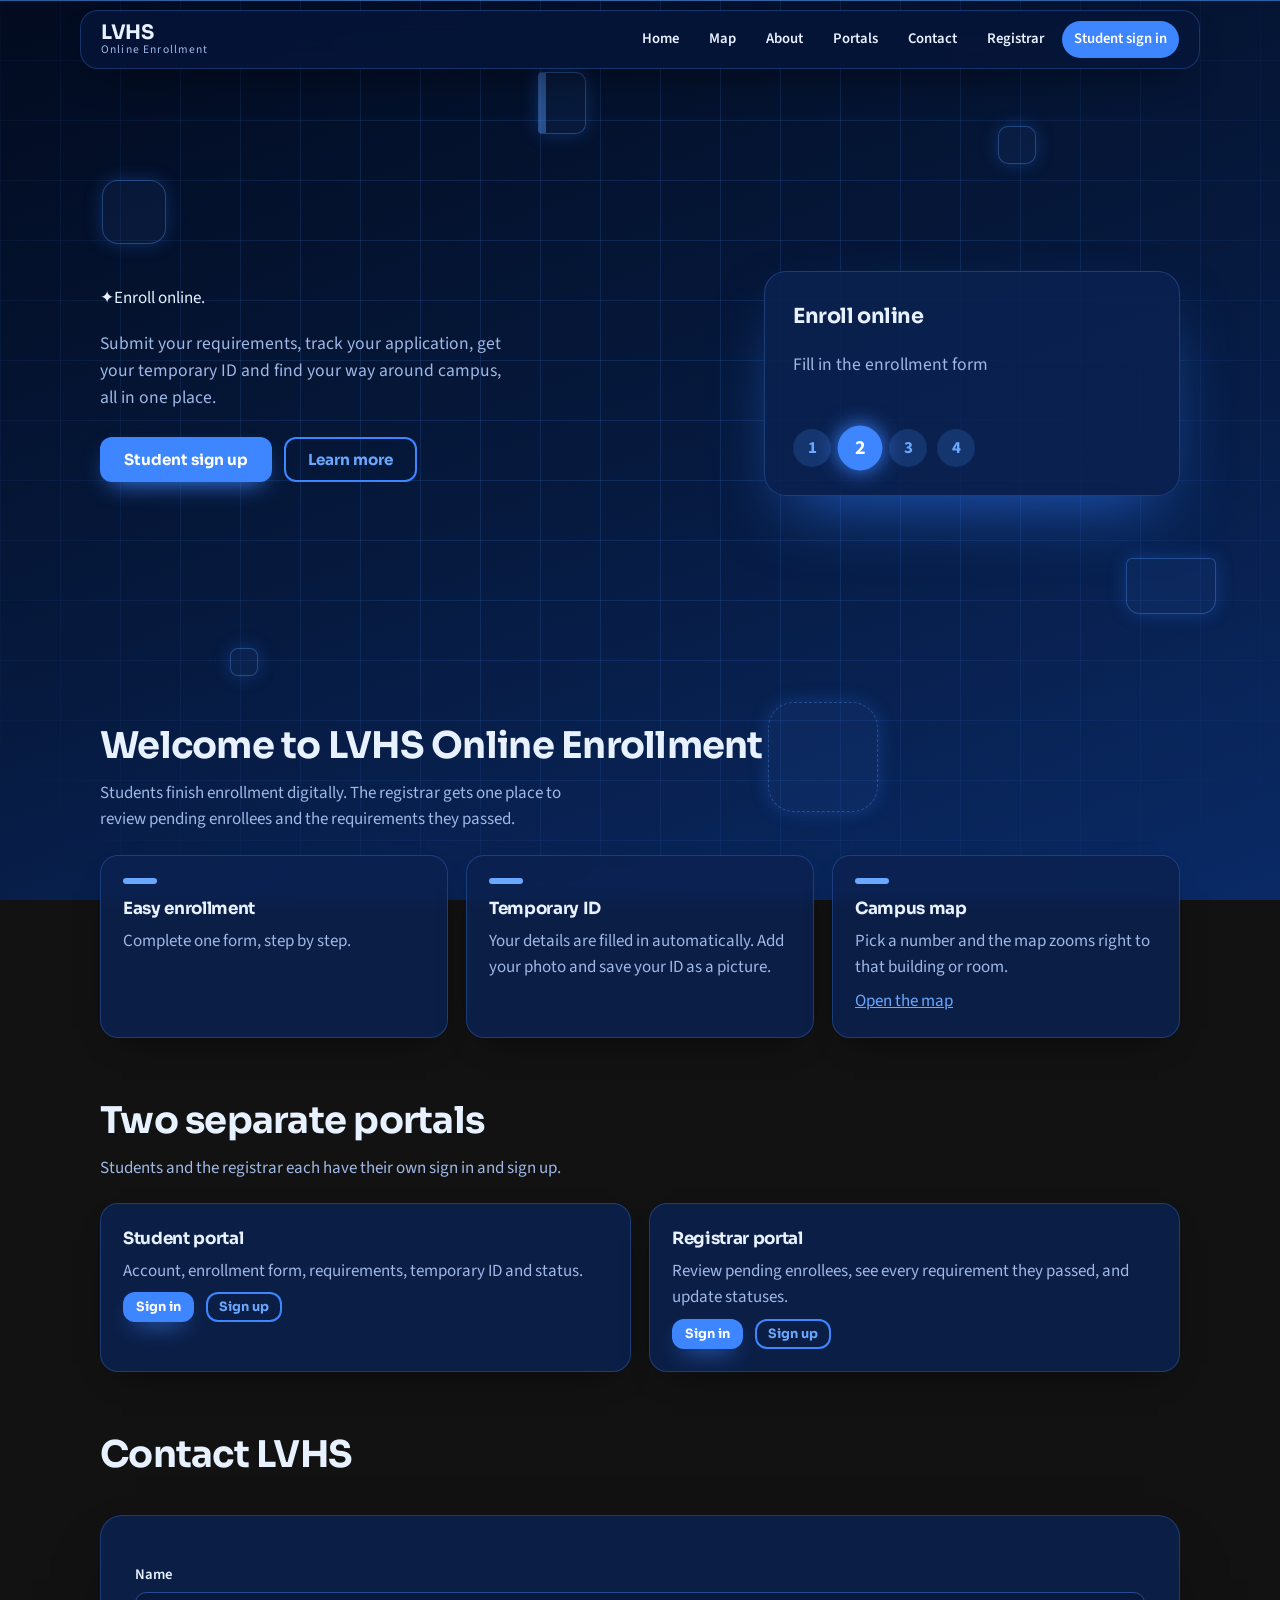
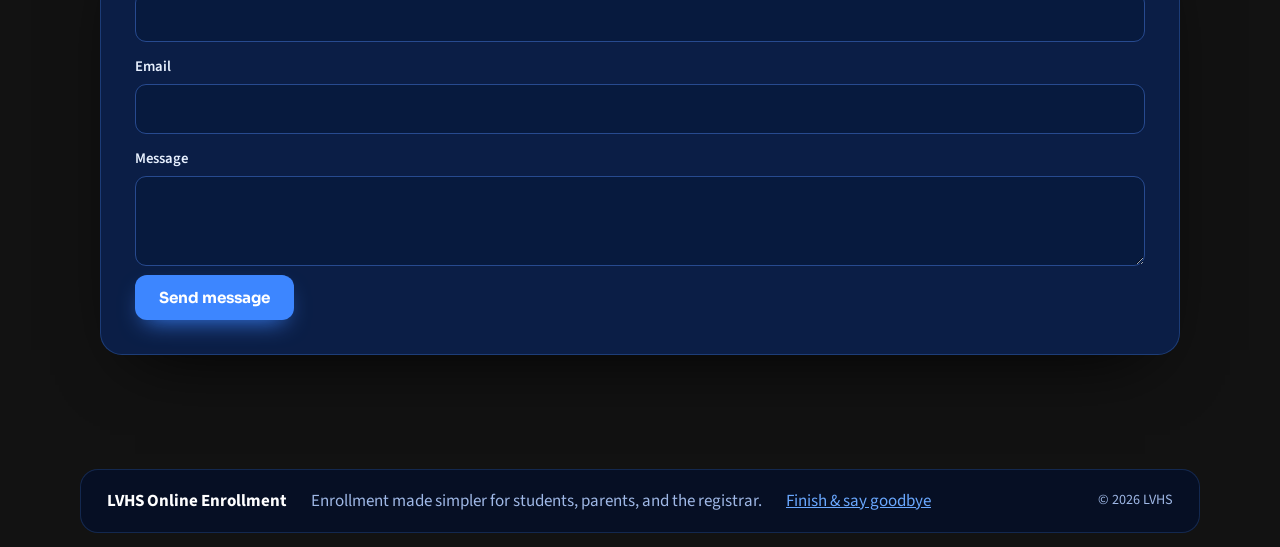
==== index.html @ 24352c69 "Add files via upload" ====
<!doctype html>
<html lang="en">
  <head>
    <meta charset="utf-8" />
    <meta name="viewport" content="width=device-width,initial-scale=1" />
    <title>LVHS Online Enrollment</title>
    <link rel="preconnect" href="https://fonts.googleapis.com" />
    <link
      href="https://fonts.googleapis.com/css2?family=Sora:wght@500;700;800&family=Source+Sans+3:wght@400;600&display=swap"
      rel="stylesheet"
    />
    <link rel="stylesheet" href="assets/style.css" />
    <link rel="stylesheet" href="assets/hero.css" />
  </head>
  <body>
    <div class="sky" aria-hidden="true">
      <i class="f f1"></i><i class="f f2"></i><i class="f f3"></i
      ><i class="f f4"></i><i class="f f5"></i><i class="f f6"></i>
    </div>
    <header class="nav">
      <a class="brand" href="index.html"
        ><b>LVHS</b><span>Online Enrollment</span></a
      >
      <nav>
        <a href="index.html">Home</a><a href="map.php">Map</a
        ><a href="#about">About</a><a href="#portals">Portals</a
        ><a href="#contact">Contact</a>
        <a href="registrar_login.php">Registrar</a
        ><a class="pill" href="login.php" data-auth>Student sign in</a>
      </nav>
    </header>
    <main>
      <div class="toast" id="sentToast" role="status" hidden></div>

      <div class="hero">
        <div>
          <h1 class="wlc" aria-label="Welcome to LVHS">
          
          </h1>
          <div class="wlc-type" aria-hidden="true">
            <span class="star">&#10022;</span><span id="wlcTyped"></span
            ><i class="wlc-caret"></i>
          </div>
          <p>
            Submit your requirements, track your application, get your temporary
            ID and find your way around campus, all in one place.
          </p>
          <div class="row">
            <a class="btn" href="register.php">Student sign up</a
            ><a class="btn ghost" href="#about">Learn more</a>
          </div>
        </div>
        <div class="tilt">
          <div class="hero-card">
            <h3>Enroll online</h3>
            <p class="card-note"></p>
            <div class="steps">
              <span>1</span><span>2</span><span>3</span><span>4</span>
            </div>
          </div>
        </div>
      </div>

      <section id="about">
        <h2>Welcome to LVHS Online Enrollment</h2>
        <p class="lead">
          Students finish enrollment digitally. The registrar gets one place to
          review pending enrollees and the requirements they passed.
        </p>
        <div class="grid">
          <div class="card">
            <i class="tag"></i>
            <h3>Easy enrollment</h3>
            <p>Complete one form, step by step.</p>
          </div>
          <div class="card">
            <i class="tag"></i>
            <h3>Temporary ID</h3>
            <p>
              Your details are filled in automatically. Add your photo and save
              your ID as a picture.
            </p>
          </div>
          <div class="card">
            <i class="tag"></i>
            <h3>Campus map</h3>
            <p>
              Pick a number and the map zooms right to that building or room.
            </p>
            <a href="map.php">Open the map</a>
          </div>
        </div>
      </section>

      <section id="portals">
        <h2>Two separate portals</h2>
        <p class="lead">
          Students and the registrar each have their own sign in and sign up.
        </p>
        <div class="grid">
          <div class="card">
            <h3>Student portal</h3>
            <p>
              Account, enrollment form, requirements, temporary ID and status.
            </p>
            <div class="row">
              <a class="btn small" href="login.php">Sign in</a
              ><a class="btn small ghost" href="register.php">Sign up</a>
            </div>
          </div>
          <div class="card">
            <h3>Registrar portal</h3>
            <p>
              Review pending enrollees, see every requirement they passed, and
              update statuses.
            </p>
            <div class="row">
              <a class="btn small" href="registrar_login.php">Sign in</a
              ><a class="btn small ghost" href="registrar_register.php"
                >Sign up</a
              >
            </div>
          </div>
        </div>
      </section>

      <section id="contact">
        <h2>Contact LVHS</h2>
        <br />
        <form class="panel" method="post" action="contact.php" data-busy>
          <label for="name">Name</label><input id="name" name="name" required />
          <label for="email">Email</label
          ><input id="email" name="email" type="email" required />
          <label for="message">Message</label
          ><textarea id="message" name="message" required></textarea><br />
          <button class="btn" type="submit">Send message</button>
        </form>
      </section>
    </main>
    <footer class="foot">
      <b>LVHS Online Enrollment</b
      ><span
        >Enrollment made simpler for students, parents, and the registrar.</span
      ><a href="ending.html">Finish &amp; say goodbye</a
      ><small>&copy; 2026 LVHS</small>
    </footer>
    <script src="assets/app.js"></script>
    <script>
      /* hero headline: mouse spotlight + typewriter */
      (function () {
        var h = document.querySelector(".wlc");
        var out = document.getElementById("wlcTyped");
        if (!h || !out) return;

        h.parentElement.addEventListener("pointermove", function (e) {
          var r = h.getBoundingClientRect();
          h.style.setProperty("--mx", e.clientX - r.left + "px");
          h.style.setProperty("--my", e.clientY - r.top + "px");
        });

        var words = [
          "Enroll online.",
          "Track your status.",
          "Get your temporary ID.",
          "Find any building.",
        ];
        if (window.matchMedia("(prefers-reduced-motion: reduce)").matches) {
          out.textContent = words[0];
          return;
        }
        var w = 0,
          c = 0,
          del = false;
        (function tick() {
          var word = words[w];
          out.textContent = word.slice(0, c);
          var wait = del ? 35 : 75;
          if (!del && c === word.length) {
            del = true;
            wait = 1500;
          } else if (del && c === 0) {
            del = false;
            w = (w + 1) % words.length;
            wait = 350;
          } else c += del ? -1 : 1;
          setTimeout(tick, wait);
        })();
      })();
    </script>
  </body>
</html>
---- assets/style.css ----
/* =====================================================================
   LVHS Online Enrollment: all-blue theme, everything floats
   ===================================================================== */
:root{
  --bg0:#020b1f;--bg1:#06193d;--bg2:#0a2a66;
  --ink:#e8f1ff;--mut:#9fb8e6;
  --blue:#3d86ff;--blue2:#6aa8ff;--sky:#15356f;--ice:#9fd2ff;--line:#2a58b0;
  --card:#0b2250d9;--field:#071a3e;
  color-scheme:dark;
}
*{box-sizing:border-box}html{scroll-behavior:smooth}
body{margin:0;font:17px/1.55 'Source Sans 3',system-ui,sans-serif;color:var(--ink);
  background:linear-gradient(160deg,var(--bg0) 0%,var(--bg1) 50%,var(--bg2) 100%) fixed;min-height:100vh;display:flex;flex-direction:column}
h1,h2,h3,.brand b{font-family:Sora,system-ui,sans-serif;letter-spacing:-.02em;margin:0}
a{color:var(--blue2)}
[hidden]{display:none!important}

/* ---------- floating: one gentle motion, staggered so nothing moves in sync ---------- */
@keyframes float{0%,100%{translate:0 0}50%{translate:0 -9px}}
@keyframes floatSm{0%,100%{translate:0 0}50%{translate:0 -4px}}
@keyframes rise{from{opacity:0;transform:translateY(26px)}}
@keyframes pop{from{opacity:0;transform:scale(.94) translateY(-10px)}}

/* ---------- background: blue grid, scan line, floating shapes (no bubbles) ---------- */
.sky{position:fixed;inset:0;overflow:hidden;z-index:-1;pointer-events:none}
.sky::before{content:"";position:absolute;inset:-60px;
  background-image:linear-gradient(#4d8dff26 1px,transparent 1px),linear-gradient(90deg,#4d8dff26 1px,transparent 1px);background-size:60px 60px;
  animation:grid 10s linear infinite;-webkit-mask-image:radial-gradient(ellipse at 50% 40%,#000 35%,transparent 85%);mask-image:radial-gradient(ellipse at 50% 40%,#000 35%,transparent 85%)}
.sky::after{content:"";position:absolute;left:0;right:0;top:-160px;height:160px;
  background:linear-gradient(transparent,#2f7bff2e 70%,#4da3ff66);border-bottom:1px solid #4da3ff88;animation:scan 8s linear infinite}
@keyframes grid{to{transform:translate(60px,60px)}}
@keyframes scan{to{top:100%}}
.f{position:absolute;display:block;background:#4d8dff12;border:1.5px solid #5b9bff55;box-shadow:0 0 18px #2f7bff44;animation:spinFloat 14s ease-in-out infinite}
@keyframes spinFloat{0%,100%{transform:translateY(0) rotate(0)}50%{transform:translateY(-46px) rotate(14deg)}}
.f1{width:64px;height:64px;border-radius:16px;left:8%;top:20%}
.f2{width:38px;height:38px;border-radius:10px;left:78%;top:14%;animation-delay:-3s}
.f3{width:90px;height:56px;border-radius:6px 6px 14px 14px;left:88%;top:62%;animation-delay:-6s;animation-duration:18s}
.f4{width:28px;height:28px;border-radius:8px;left:18%;top:72%;animation-delay:-2s}
.f5{width:110px;height:110px;border-radius:26px;left:60%;top:78%;animation-delay:-8s;animation-duration:20s;border-style:dashed}
.f6{width:48px;height:62px;border-radius:4px 10px 10px 4px;border-left:8px solid #5b9bff66;left:42%;top:8%;animation-delay:-5s}

/* ---------- navigation (a floating bar) ---------- */
.nav{position:sticky;top:10px;z-index:10;display:flex;align-items:center;justify-content:space-between;gap:10px;flex-wrap:wrap;
  width:min(1120px,94vw);margin:10px auto 0;padding:10px 20px;border-radius:18px;background:#06163acc;backdrop-filter:blur(12px);
  border:1px solid #4d8dff44;box-shadow:0 18px 40px -22px #000;animation:floatSm 7s ease-in-out infinite}
.brand{text-decoration:none;color:var(--ink);display:flex;flex-direction:column;line-height:1.1}.brand b{font-size:1.25rem}.brand span{font-size:.72rem;color:var(--mut);letter-spacing:.1em}
nav{display:flex;gap:6px;align-items:center;flex-wrap:wrap}
nav a{text-decoration:none;color:var(--ink);padding:7px 12px;border-radius:99px;font-weight:600;font-size:.92rem;transition:background .2s}
nav a:hover{background:var(--sky)}nav a.pill{background:var(--blue);color:#fff}nav a.pill:hover{background:var(--blue2)}
nav a[hidden]{display:none}

/* ---------- account menu (avatar dropdown + logout confirmation) ---------- */
.ax{position:relative;display:inline-block;margin-left:6px;padding-left:12px;border-left:1px solid var(--line)}
.ax-btn{display:flex;align-items:center;gap:.65rem;padding:4px 12px 4px 4px;border-radius:99px;cursor:pointer;font:inherit;color:var(--ink);
  background:var(--card);border:1px solid #4d8dff55;transition:transform .25s,box-shadow .25s,border-color .25s}
.ax-btn:hover{transform:translateY(-2px);border-color:var(--blue2);box-shadow:0 12px 26px -10px var(--blue)}

.ax-ring{display:grid;padding:2.5px;border-radius:50%;
  background:conic-gradient(var(--blue),var(--ice),#fff,var(--blue2),var(--blue));animation:axspin 4s linear infinite}
.ax-ring .ax-av{animation:axspin 4s linear infinite reverse}
@keyframes axspin{to{transform:rotate(360deg)}}
.ax-av{display:grid;place-items:center;width:34px;height:34px;border-radius:50%;background:var(--bg1);color:#fff;font:800 .95rem Sora,sans-serif}
.ax-av.big{width:48px;height:48px;font-size:1.25rem;background:radial-gradient(circle at 30% 25%,#8fc0ff,var(--blue) 60%,#1747c8);box-shadow:0 0 22px #3d86ffaa}
.ax-who{display:flex;flex-direction:column;text-align:left;line-height:1.1}
.ax-who b{font:700 .85rem Sora,sans-serif;max-width:140px;overflow:hidden;text-overflow:ellipsis;white-space:nowrap}
.ax-who small{font-size:.7rem;color:var(--mut)}
.ax-caret{color:var(--blue2);transition:transform .3s}
.ax.open .ax-caret{transform:rotate(180deg)}

.ax-menu{position:absolute;right:0;top:calc(100% + 16px);width:300px;padding:8px;border-radius:20px;
  background:#06163af5;border:1px solid #4d8dff66;box-shadow:0 30px 60px -20px #000,0 0 40px -12px var(--blue);
  opacity:0;visibility:hidden;transform:translateY(-10px) scale(.94);transform-origin:top right;
  transition:opacity .25s,transform .35s cubic-bezier(.2,.9,.3,1.3),visibility .25s;z-index:20}
.ax.open .ax-menu{opacity:1;visibility:visible;transform:none}
.ax-menu::before{content:"";position:absolute;top:-7px;right:30px;width:12px;height:12px;rotate:45deg;background:#06163af5;
  border-left:1px solid #4d8dff66;border-top:1px solid #4d8dff66}

.ax-card{display:flex;gap:12px;align-items:center;padding:12px;margin-bottom:6px;border-radius:14px;
  background:linear-gradient(135deg,#0f4bc2aa,#3d86ff33);border:1px solid #4d8dff55}
.ax-card div{display:flex;flex-direction:column;min-width:0}
.ax-card b{font:700 .95rem Sora,sans-serif}
.ax-card small{color:var(--ice);font-size:.75rem;overflow:hidden;text-overflow:ellipsis;white-space:nowrap}
.ax-badge{align-self:flex-start;margin-top:6px;padding:1px 10px;border-radius:99px;font-style:normal;font-size:.65rem;
  letter-spacing:.1em;text-transform:uppercase;background:var(--blue);color:#fff}

.ax-item{display:flex;align-items:center;gap:12px;padding:9px 10px;border-radius:14px;color:var(--ink);
  opacity:0;transform:translateX(14px);transition:background .2s,translate .2s}
.ax.open .ax-item{animation:axin .4s calc(var(--i)*70ms + 60ms) forwards}
@keyframes axin{to{opacity:1;transform:none}}
nav a.ax-item:hover,.ax-item:focus-visible{background:#15356fcc;translate:4px 0;outline:none}
.ax-item i{display:grid;place-items:center;width:36px;height:36px;border-radius:11px;font-style:normal;background:var(--sky);transition:transform .3s,background .3s}
.ax-item:hover i{transform:rotate(-8deg) scale(1.12);background:var(--blue)}
.ax-item span{display:flex;flex-direction:column;flex:1;line-height:1.2;font-weight:600}
.ax-item small{font-weight:400;font-size:.72rem;color:var(--mut)}
.ax-item kbd{font:600 .7rem Sora,sans-serif;padding:2px 7px;border-radius:6px;background:var(--sky);color:var(--ice)}
.ax-sep{height:1px;margin:6px 8px;background:#1b3b7c}
nav a.ax-item.danger:hover{background:#071433;box-shadow:inset 0 0 0 1px #6aa8ff;outline:1px dashed #6aa8ff;outline-offset:-4px}
.ax-item.danger:hover i{animation:axwig .45s}
@keyframes axwig{25%{rotate:-18deg}75%{rotate:18deg}}

.ax-modal{position:fixed;inset:0;z-index:1000;display:grid;place-items:center;background:#020b1f99;backdrop-filter:blur(8px);animation:axfade .25s}
@keyframes axfade{from{opacity:0}}
.ax-dialog{width:min(380px,90vw);padding:32px 28px;text-align:center;border-radius:24px;background:linear-gradient(160deg,var(--bg1),var(--bg2));
  border:1px solid #4d8dff77;box-shadow:0 40px 80px -20px #000,0 0 60px -15px var(--blue);animation:axpop .45s cubic-bezier(.2,.9,.3,1.4)}
@keyframes axpop{from{opacity:0;transform:scale(.8) translateY(24px)}}
.ax-dialog h3{font-size:1.3rem;font-weight:800;margin:6px 0}
.ax-dialog p{margin:0;color:var(--mut)}
.ax-wave{display:inline-block;font-size:3rem;transform-origin:70% 70%;animation:axwave 1.4s ease-in-out infinite}
@keyframes axwave{0%,60%,100%{rotate:0deg}10%,30%{rotate:16deg}20%,40%{rotate:-8deg}50%{rotate:12deg}}
.ax-actions{display:flex;gap:10px;margin-top:24px}
.ax-actions>*{flex:1;padding:12px;border-radius:12px;border:0;cursor:pointer;text-decoration:none;font:700 .9rem Sora,sans-serif;transition:transform .2s,box-shadow .2s}
.ax-actions>*:hover{transform:translateY(-2px)}
#axStay{background:transparent;color:var(--blue2);box-shadow:inset 0 0 0 2px var(--blue)}
.ax-go,.ax-go:hover{background:var(--blue);color:#fff;box-shadow:0 10px 24px -10px var(--blue)}

main{flex:1;width:min(1080px,92vw);margin:0 auto;padding:36px 0 60px}

/* ---------- hero ---------- */
.hero{display:grid;grid-template-columns:1.2fr .8fr;gap:40px;align-items:center;min-height:62vh;padding:28px 0}
.hero h1{font-size:clamp(2.4rem,6vw,4.4rem);line-height:1.02;font-weight:800}
.hero h1 em,.ending h1 em{font-style:normal;background:linear-gradient(transparent 80%,var(--blue) 80%);text-shadow:0 0 26px #3d86ff77}
.hero p{max-width:46ch;color:var(--mut);font-size:1.1rem;margin:18px 0 26px}
.hero>div:first-child>*{animation:rise .8s both}.hero p{animation-delay:.15s}.hero .row{animation-delay:.3s}
.row{display:flex;gap:12px;flex-wrap:wrap}.row.center{justify-content:center}
.tilt{perspective:900px}
.hero-card{background:var(--card);border-radius:22px;padding:28px;box-shadow:0 30px 70px -25px #2f7bffaa;border:1px solid #4d8dff44;transition:transform .15s;animation:float 6s ease-in-out infinite}
.hero-card h3{font-size:1.3rem}.card-note{color:var(--mut);min-height:3em;margin:8px 0 18px}
.steps{display:flex;gap:10px}.steps span{width:38px;height:38px;border-radius:50%;display:grid;place-items:center;font-weight:700;background:var(--sky);color:var(--blue2);transition:.3s}
.steps span.on{background:var(--blue);color:#fff;transform:scale(1.18);box-shadow:0 0 18px var(--blue)}

/* ---------- buttons ---------- */
.btn{display:inline-block;border:0;cursor:pointer;font:700 .95rem Sora,sans-serif;padding:13px 24px;border-radius:12px;background:var(--blue);color:#fff;text-decoration:none;position:relative;overflow:hidden;
  transition:transform .2s,box-shadow .2s;box-shadow:0 10px 24px -10px var(--blue);animation:floatSm 5s ease-in-out infinite}
.btn:hover{transform:translateY(-3px);box-shadow:0 16px 28px -10px var(--blue)}
.btn::after{content:"";position:absolute;inset:0;background:linear-gradient(110deg,transparent 30%,#ffffff55 50%,transparent 70%);transform:translateX(-120%)}.btn:hover::after{transition:transform .7s;transform:translateX(120%)}
.btn.ghost{background:transparent;color:var(--blue2);box-shadow:inset 0 0 0 2px var(--blue)}
.btn.small{padding:7px 13px;font-size:.8rem}.btn.busy{opacity:.6;pointer-events:none}
.row>.btn:nth-child(2){animation-delay:-1.6s}.row>.btn:nth-child(3){animation-delay:-3.2s}

/* ---------- sections & cards ---------- */
section{margin:54px 0}section>h2{font-size:clamp(1.6rem,3.4vw,2.3rem);margin-bottom:6px}.lead{color:var(--mut);max-width:60ch;margin:0 0 22px}
.grid{display:grid;grid-template-columns:repeat(auto-fit,minmax(240px,1fr));gap:18px}
.card{background:var(--card);backdrop-filter:blur(6px);border:1px solid #4d8dff44;border-radius:18px;padding:22px;box-shadow:0 14px 34px -22px #000;
  transition:transform .25s,box-shadow .25s;animation:float 7s ease-in-out infinite}
.card:hover{transform:translateY(-6px);box-shadow:0 22px 44px -22px #3d86ffcc}.card h3{font-size:1.05rem;margin-bottom:6px}.card p{margin:0 0 8px;color:var(--mut)}
.card .tag{display:block;width:34px;height:6px;border-radius:9px;background:var(--blue2);margin-bottom:12px}
.grid>*:nth-child(3n+2){animation-delay:-2.3s}.grid>*:nth-child(3n+3){animation-delay:-4.6s}

.panel{background:var(--card);backdrop-filter:blur(8px);border:1px solid #4d8dff44;border-radius:22px;padding:34px;box-shadow:0 30px 70px -35px #000;
  animation:rise .6s both,float 9s ease-in-out .6s infinite}
.panel.narrow{max-width:460px;margin:20px auto}.panel h1{font-size:2rem;margin-bottom:18px}
.panel h2.sec{font-size:1.2rem;margin:34px 0 8px;padding-bottom:8px;border-bottom:2px solid #1b3b7c}.panel h1+h2.sec,.panel h2.sec.first{margin-top:0}
.panel .swap{font-size:.9rem;color:var(--mut)}
.panel+.panel{animation-delay:.6s,-3s}

/* ---------- forms ---------- */
label{display:block;font-weight:600;font-size:.92rem;margin:14px 0 5px}
input,select,textarea{width:100%;font:inherit;padding:11px 13px;border:1.5px solid #274a8f;border-radius:11px;background:var(--field);color:var(--ink);transition:border .2s,box-shadow .2s}
input::placeholder{color:#6f87b5}option{background:#0a1a3a;color:var(--ink)}
input:focus,select:focus,textarea:focus{outline:0;border-color:var(--blue2);box-shadow:0 0 0 4px #3d86ff44}
textarea{min-height:90px;resize:vertical}.cols{display:grid;grid-template-columns:1fr 1fr;gap:0 20px}
.check{display:flex;gap:10px;align-items:center;margin:18px 0}.check input{width:20px;height:20px}.check label{margin:0}
input[type=file]{padding:9px}

.toast{padding:12px 18px;border-radius:12px;margin-bottom:18px;font-weight:600;animation:pop .5s both;background:#12408f;color:#dcebff;border:1px solid #4d8dff88}
.toast.err{background:#071433;color:#b8cdff;border:1px dashed #6aa8ff}

/* ---------- status chips (all blue, told apart by tone + text) ---------- */
.status{display:inline-block;padding:3px 12px;border-radius:99px;font-weight:700;font-size:.85rem;background:#16305e;color:var(--mut)}
.status.Pending{background:#1b3f86;color:#cfe3ff}
.status.Approved{background:#2f8bff;color:#fff;box-shadow:0 0 14px #2f8bff88}
.status.Rejected{background:#071433;color:#9fbcff;border:1px dashed #6aa8ff}

table{width:100%;border-collapse:collapse;font-size:.93rem}th,td{padding:10px 8px;text-align:left;border-bottom:1px solid #1b3b7c}th{color:var(--mut);font-weight:600}
dl.sum{display:grid;grid-template-columns:200px 1fr;gap:8px 18px;margin:0 0 6px}dl.sum dt{color:var(--mut)}dl.sum dd{margin:0;font-weight:600}

.foot{display:flex;flex-wrap:wrap;gap:6px 24px;align-items:center;width:min(1120px,94vw);margin:0 auto 14px;padding:18px 26px;border-radius:18px;
  background:#04102acc;border:1px solid #4d8dff33;color:var(--mut);animation:floatSm 8s ease-in-out infinite}
.foot b{color:#fff}.foot small{margin-left:auto}

/* ---------- ending page ---------- */
.ending{text-align:center;padding:30px 0 10px}
.ending h1{font-size:clamp(2rem,5vw,3.6rem);line-height:1.08;font-weight:800;margin:0 auto 14px;max-width:18ch}
.ending .lead{margin:0 auto 34px}
.seal{width:96px;height:96px;margin:0 auto 24px;border-radius:50%;display:grid;place-items:center;font-size:2.8rem;font-weight:800;color:#fff;
  background:radial-gradient(circle at 30% 25%,#8fc0ff,var(--blue) 60%,#1747c8);box-shadow:0 0 0 10px #3d86ff22,0 0 50px #3d86ffaa;animation:float 5s ease-in-out infinite}
.ending-steps{margin:0 0 34px;text-align:left}
.sign{margin-top:34px;color:var(--ice);font-family:Sora,sans-serif;font-weight:700}

/* ---------- campus map ---------- */
.map-layout{display:grid;grid-template-columns:minmax(0,1fr) 320px;gap:22px;align-items:start}
.map-view{position:relative;overflow:hidden;border-radius:16px;background:#fff;aspect-ratio:937/562;touch-action:none;cursor:grab;border:2px solid #4d8dff55;user-select:none}
.map-view.dragging{cursor:grabbing}
.map-stage{position:absolute;inset:0;transform-origin:0 0;transition:transform .9s cubic-bezier(.22,.8,.2,1);will-change:transform}
.map-view.dragging .map-stage{transition:none}
.map-stage img{display:block;width:100%;height:100%;pointer-events:none;-webkit-user-drag:none}
.hs{position:absolute;width:4.4%;aspect-ratio:1;transform:translate(-50%,-50%);border-radius:50%;border:2px solid transparent;background:transparent;padding:0;cursor:pointer;transition:background .2s,border-color .2s}
.hs:hover{background:#3d86ff44;border-color:#3d86ff}
.hs.on{background:#3d86ff55;border-color:#0a50d6;animation:ping 1.6s ease-out infinite}
@keyframes ping{0%{box-shadow:0 0 0 0 #0a50d6aa}100%{box-shadow:0 0 0 1.6vw #0a50d600}}
.map-tools{position:absolute;right:10px;top:10px;display:flex;flex-direction:column;gap:6px;z-index:3}
.map-tools button{width:38px;height:38px;border-radius:10px;border:0;background:#06163acc;color:#fff;font:700 1.2rem Sora,sans-serif;cursor:pointer;box-shadow:0 8px 18px -8px #000}
.map-tools button:hover{background:var(--blue)}
.map-info{position:absolute;left:10px;bottom:10px;z-index:3;max-width:70%;padding:9px 14px;border-radius:12px;background:#06163af0;color:#fff;font-weight:600;box-shadow:0 10px 24px -10px #000}
.map-info b{display:inline-grid;place-items:center;min-width:28px;height:28px;padding:0 6px;border-radius:99px;background:var(--blue);margin-right:8px;font-family:Sora,sans-serif}
.map-side{display:flex;flex-direction:column;gap:12px}
.goto{display:flex;gap:8px;align-items:end}.goto>div{flex:1}.goto label{margin-top:0}
.legend{display:grid;gap:4px;max-height:430px;overflow:auto;padding-right:4px}
.legend button{display:flex;gap:10px;align-items:center;text-align:left;width:100%;padding:7px 10px;border-radius:10px;border:1px solid transparent;background:transparent;color:var(--ink);font:600 .9rem 'Source Sans 3',sans-serif;cursor:pointer}
.legend button b{flex:none;display:grid;place-items:center;min-width:28px;height:26px;border-radius:99px;background:var(--sky);color:var(--ice);font-family:Sora,sans-serif;font-size:.78rem}
.legend button:hover{background:#15356f88}.legend button.on{background:var(--blue);border-color:#9fd2ff}.legend button.on b{background:#fff;color:#0a50d6}

/* ---------- temporary ID ---------- */
.id-preview{display:flex;gap:30px;flex-wrap:wrap;justify-content:center;margin:26px 0 8px}
.id-slot{animation:float 7s ease-in-out infinite}.id-slot:nth-child(2){animation-delay:-3.5s}
.id-card{width:300px;height:480px;position:relative;overflow:hidden;border-radius:20px;color:#fff;font-family:'Source Sans 3',sans-serif;
  background:linear-gradient(165deg,#0a2a66 0%,#0f4bc2 55%,#3d86ff 100%);box-shadow:0 26px 50px -22px #000,0 0 0 1px #9fd2ff55}
.id-card::before{content:"";position:absolute;inset:0;background-image:linear-gradient(#ffffff14 1px,transparent 1px),linear-gradient(90deg,#ffffff14 1px,transparent 1px);background-size:24px 24px}
.id-card::after{content:"";position:absolute;width:300px;height:300px;border-radius:50%;right:-150px;bottom:-130px;background:#ffffff14}
.id-head{position:relative;z-index:1;display:flex;align-items:center;gap:10px;padding:16px 18px;background:#04122d99}
.id-logo{flex:none;width:44px;height:44px;border-radius:50%;display:grid;place-items:center;font:800 .78rem Sora,sans-serif;background:#fff;color:#0a50d6}
.id-head b{display:block;font:800 .8rem/1.15 Sora,sans-serif;letter-spacing:.04em}.id-head small{display:block;font-size:.66rem;color:#cfe3ff;letter-spacing:.14em}
.id-banner{position:relative;z-index:1;text-align:center;padding:7px;background:#9fd2ff;color:#04122d;font:800 .72rem Sora,sans-serif;letter-spacing:.2em}
.photo-upload-area{position:absolute;z-index:2;left:50%;top:116px;transform:translateX(-50%);width:150px;height:150px;border-radius:14px;background:#dbe9ff;border:4px solid #fff;
  overflow:hidden;cursor:pointer;display:grid;place-items:center;color:#0a50d6;font:700 .75rem Sora,sans-serif;text-align:center;box-shadow:0 14px 26px -14px #000}
.photo-upload-area img{position:absolute;inset:0;width:100%;height:100%;object-fit:cover}
.photo-upload-area img:not([src]),.photo-upload-area img[src=""]{display:none}
.id-fields{position:absolute;z-index:1;left:22px;right:22px;top:288px;display:grid;gap:12px;text-align:center}
.id-fields .nm{font:800 1.2rem/1.15 Sora,sans-serif;text-transform:uppercase;min-height:1.4em;overflow-wrap:anywhere}
.id-lbl{display:block;font:700 .62rem Sora,sans-serif;letter-spacing:.22em;color:#cfe3ff;margin-bottom:2px}
.id-val{font:700 1.05rem 'Source Sans 3',sans-serif;min-height:1.3em;overflow-wrap:anywhere}
.id-two{display:grid;grid-template-columns:1fr 1fr;gap:10px}
.id-foot{position:absolute;z-index:1;left:0;right:0;bottom:0;padding:10px;text-align:center;background:#04122d99;font-size:.68rem;letter-spacing:.14em;color:#cfe3ff}
.id-back{padding:0}
.id-back .id-fields{top:128px;text-align:left;gap:16px}
.id-back .id-val{font-size:1rem;padding-bottom:3px;border-bottom:1px solid #ffffff55}
.id-note{position:absolute;z-index:1;left:22px;right:22px;bottom:62px;font-size:.74rem;line-height:1.4;color:#dcebff;text-align:center}
.id-sign{position:absolute;z-index:1;left:50px;right:50px;bottom:112px;border-top:1px solid #fff;text-align:center;font-size:.62rem;letter-spacing:.2em;padding-top:4px;color:#cfe3ff}
.form-grid{display:grid;grid-template-columns:1fr 1fr;gap:0 20px}
.form-note{color:var(--mut);font-size:.88rem;margin:4px 0 0}
.button-container{display:flex;gap:12px;flex-wrap:wrap;margin-top:22px}

/* ---------- registrar ---------- */
.stats{display:grid;grid-template-columns:repeat(auto-fit,minmax(150px,1fr));gap:14px;margin:0 0 20px}
.stat{display:block;text-decoration:none;color:var(--ink);padding:16px 18px;border-radius:16px;background:var(--card);border:1px solid #4d8dff44;animation:float 7s ease-in-out infinite}
.stat:nth-child(2){animation-delay:-1.7s}.stat:nth-child(3){animation-delay:-3.4s}.stat:nth-child(4){animation-delay:-5s}
.stat b{display:block;font:800 1.9rem Sora,sans-serif}.stat span{color:var(--mut);font-size:.85rem;font-weight:600}
.stat.on{background:var(--blue);border-color:#9fd2ff}.stat.on span{color:#e6f0ff}
.enrollee{background:var(--card);border:1px solid #4d8dff44;border-radius:18px;margin:0 0 14px;animation:float 8s ease-in-out infinite;box-shadow:0 18px 40px -26px #000}
.enrollee:nth-of-type(2n){animation-delay:-2.7s}.enrollee:nth-of-type(3n){animation-delay:-5.1s}
.enrollee>summary{list-style:none;cursor:pointer;display:grid;grid-template-columns:1.6fr .6fr .8fr 1fr auto 20px;gap:10px;align-items:center;padding:16px 20px}
.enrollee>summary::-webkit-details-marker{display:none}
.enrollee>summary::after{content:"\25BE";color:var(--blue2);transition:transform .2s}.enrollee[open]>summary::after{transform:rotate(180deg)}
.enrollee .nm{font:700 1.02rem Sora,sans-serif}.enrollee small{display:block;color:var(--mut);font-weight:400}
.enrollee .body{padding:4px 20px 22px;border-top:1px solid #1b3b7c}
.enrollee h3{font-size:1rem;margin:20px 0 10px}
.reqs{display:flex;gap:8px;flex-wrap:wrap}
.req{padding:5px 12px;border-radius:99px;font-weight:700;font-size:.82rem}
.req.ok{background:#2f8bff;color:#fff}.req.miss{background:transparent;color:#9fbcff;border:1px dashed #6aa8ff}
.prog{font:700 .85rem Sora,sans-serif;color:var(--ice)}
.docs{display:grid;grid-template-columns:repeat(auto-fill,minmax(190px,1fr));gap:12px}
.doc{display:block;text-decoration:none;color:var(--ink);padding:10px;border-radius:14px;background:var(--field);border:1px solid #274a8f;transition:transform .2s,border-color .2s}
.doc:hover{transform:translateY(-4px);border-color:var(--blue2)}
.doc .th{display:grid;place-items:center;height:110px;border-radius:9px;background:#0d2a5f;margin-bottom:8px;overflow:hidden;font:800 1.3rem Sora,sans-serif;color:var(--ice)}
.doc .th img{width:100%;height:100%;object-fit:cover}
.doc b{display:block;font-size:.88rem}.doc span{display:block;color:var(--mut);font-size:.78rem;overflow-wrap:anywhere}
.info-grid{display:grid;grid-template-columns:repeat(auto-fit,minmax(220px,1fr));gap:6px 22px;margin:0}
.info-grid div{padding:5px 0;border-bottom:1px solid #1b3b7c}.info-grid dt{color:var(--mut);font-size:.8rem}.info-grid dd{margin:0;font-weight:600}
.upd{display:flex;gap:10px;flex-wrap:wrap;align-items:center;margin-top:16px}.upd select{width:auto}.upd input{flex:1;min-width:160px}
.empty{text-align:center;color:var(--mut);padding:30px}

/* ---------- responsive ---------- */
@media(max-width:860px){.map-layout{grid-template-columns:1fr}.legend{max-height:260px}.enrollee>summary{grid-template-columns:1fr auto 20px}.enrollee>summary .prog{grid-column:1/3}}
@media(max-width:760px){.ax{margin-left:0;padding-left:0;border-left:0}.ax-who{display:none}.ax-btn{padding:4px 8px 4px 4px}.ax-menu{width:min(300px,86vw)}
  .hero{grid-template-columns:1fr}.cols,.form-grid{grid-template-columns:1fr}dl.sum{grid-template-columns:1fr}.panel{padding:22px}}

/* ---------- print ---------- */
@media print{.sky,.nav,.foot,.noprint{display:none}
  :root{--ink:#0b1d3a;--mut:#444;--card:#fff;--sky:#e8f0ff;--field:#fff;color-scheme:light}
  body{background:#fff}.panel,.card{box-shadow:none;animation:none}input,select,textarea{background:#fff;color:#000}}

/* ---------- accessibility ---------- */
@media(prefers-reduced-motion:reduce){*,*::before,*::after{animation:none!important;transition:none!important}.ax-item{opacity:1;transform:none}}
:focus-visible{outline:3px solid var(--ice);outline-offset:2px}
/* ---------- current page in the navigation ---------- */
nav a.active{background:var(--sky);box-shadow:inset 0 0 0 1px #4d8dff88}
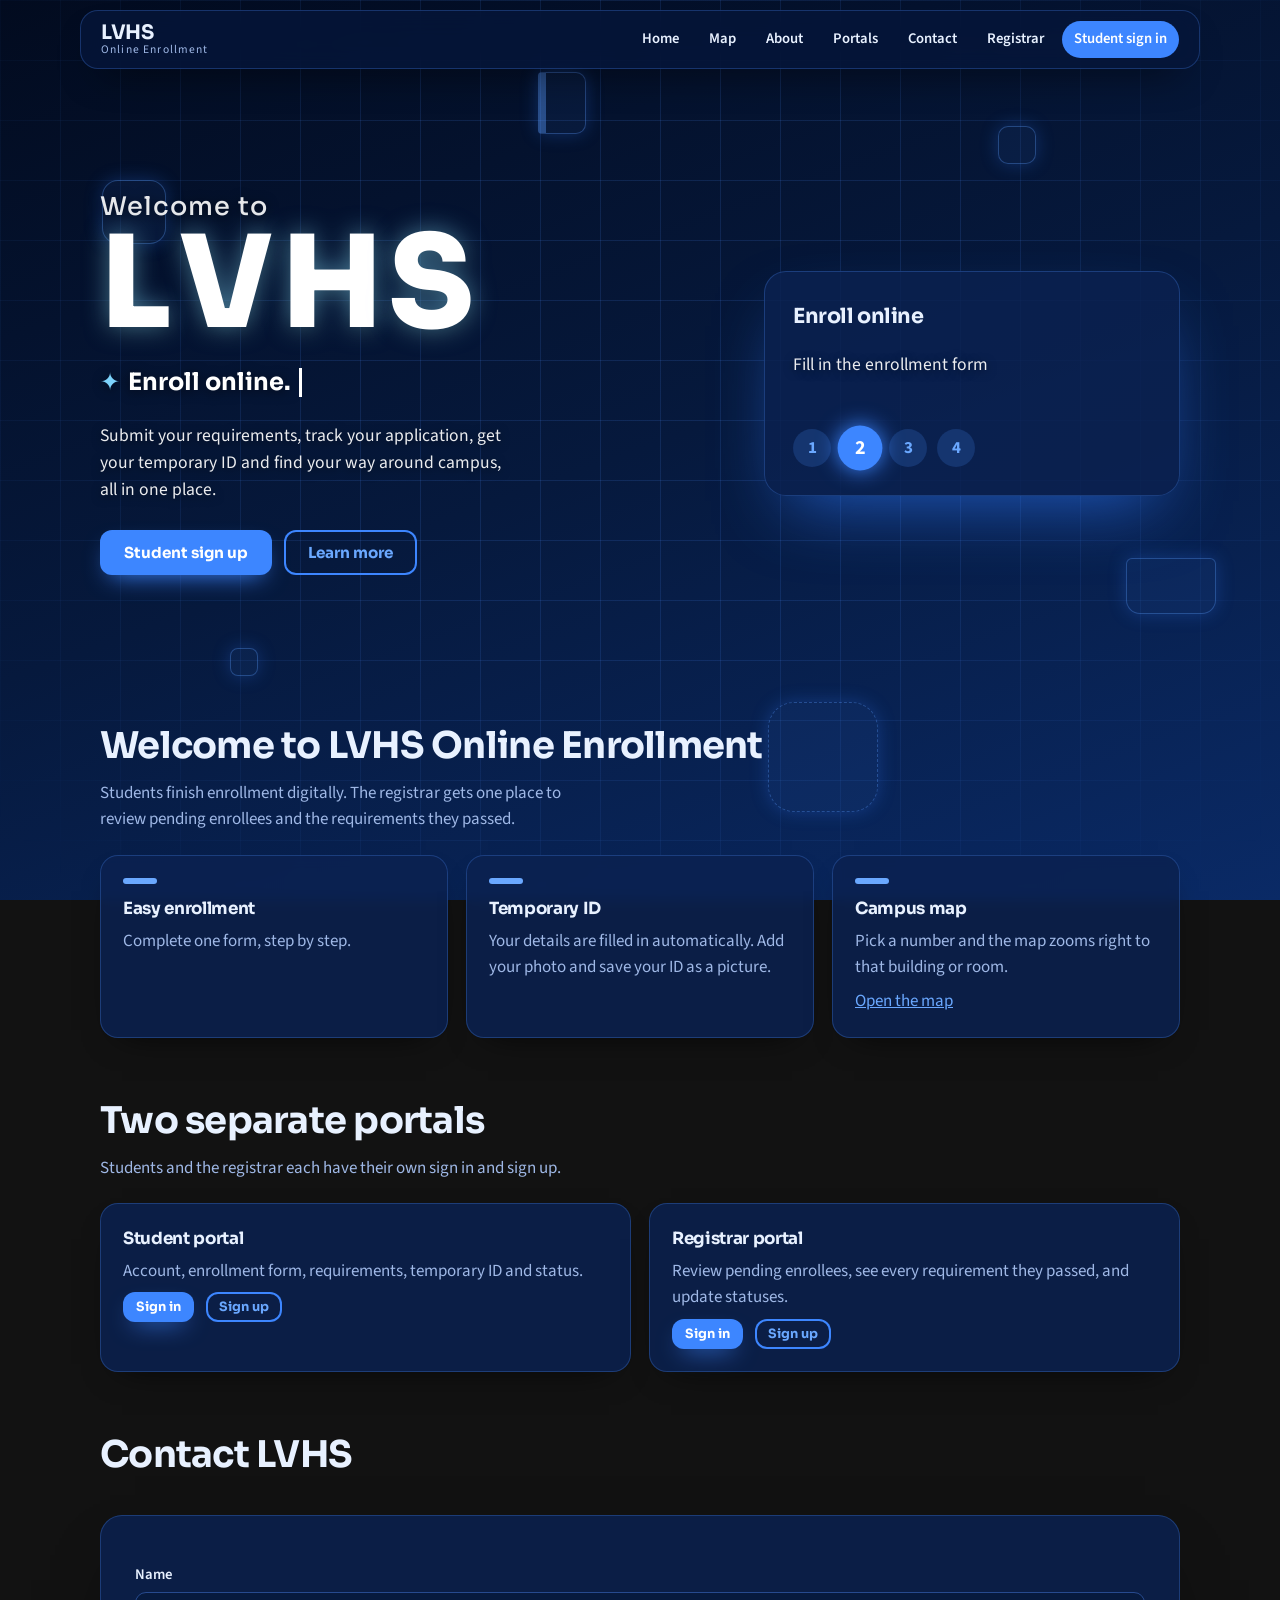
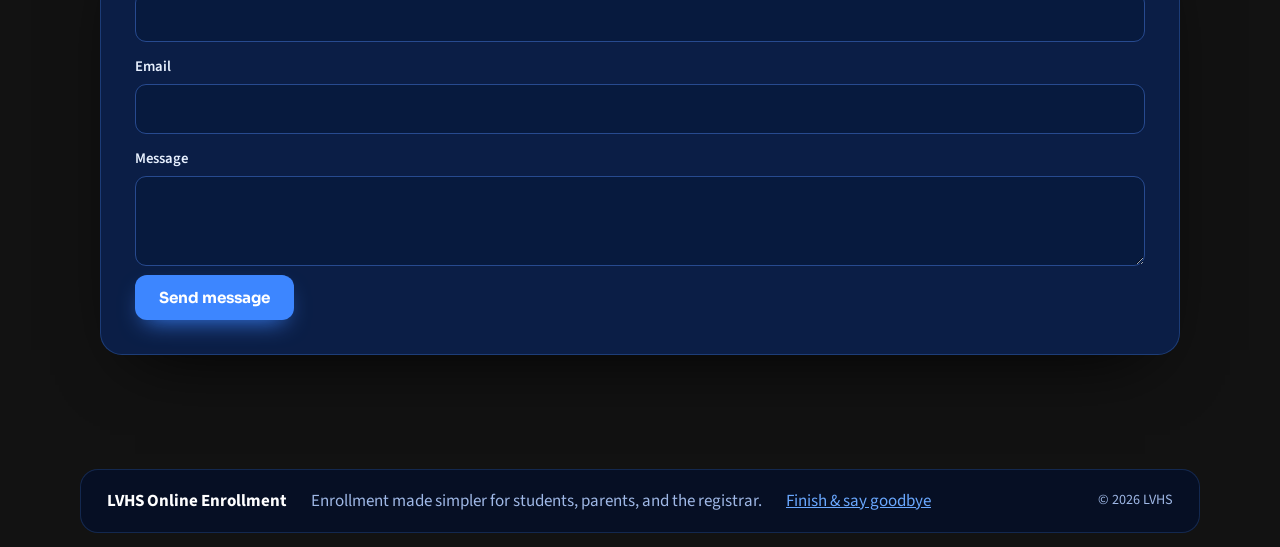
==== commit db4c0925: "meow meow" ====
--- a/index.html
+++ b/index.html
@@ -35,7 +35,11 @@
       <div class="hero">
         <div>
           <h1 class="wlc" aria-label="Welcome to LVHS">
-          
+            <span class="wlc-top" aria-hidden="true">Welcome to</span>
+            <span class="wlc-big" aria-hidden="true"
+              ><span style="--i: 0">L</span><span style="--i: 1">V</span
+              ><span style="--i: 2">H</span><span style="--i: 3">S</span></span
+            >
           </h1>
           <div class="wlc-type" aria-hidden="true">
             <span class="star">&#10022;</span><span id="wlcTyped"></span
--- a/assets/style.css
+++ b/assets/style.css
@@ -1,286 +1,1790 @@
 /* =====================================================================
    LVHS Online Enrollment: all-blue theme, everything floats
    ===================================================================== */
-:root{
-  --bg0:#020b1f;--bg1:#06193d;--bg2:#0a2a66;
-  --ink:#e8f1ff;--mut:#9fb8e6;
-  --blue:#3d86ff;--blue2:#6aa8ff;--sky:#15356f;--ice:#9fd2ff;--line:#2a58b0;
-  --card:#0b2250d9;--field:#071a3e;
-  color-scheme:dark;
-}
-*{box-sizing:border-box}html{scroll-behavior:smooth}
-body{margin:0;font:17px/1.55 'Source Sans 3',system-ui,sans-serif;color:var(--ink);
-  background:linear-gradient(160deg,var(--bg0) 0%,var(--bg1) 50%,var(--bg2) 100%) fixed;min-height:100vh;display:flex;flex-direction:column}
-h1,h2,h3,.brand b{font-family:Sora,system-ui,sans-serif;letter-spacing:-.02em;margin:0}
-a{color:var(--blue2)}
-[hidden]{display:none!important}
+:root {
+  --bg0: #020b1f;
+  --bg1: #06193d;
+  --bg2: #0a2a66;
+  --ink: #e8f1ff;
+  --mut: #9fb8e6;
+  --blue: #3d86ff;
+  --blue2: #6aa8ff;
+  --sky: #15356f;
+  --ice: #9fd2ff;
+  --line: #2a58b0;
+  --card: #0b2250d9;
+  --field: #071a3e;
+  color-scheme: dark;
+}
+* {
+  box-sizing: border-box;
+}
+html {
+  scroll-behavior: smooth;
+}
+body {
+  margin: 0;
+  font:
+    17px/1.55 "Source Sans 3",
+    system-ui,
+    sans-serif;
+  color: var(--ink);
+  background: linear-gradient(
+      160deg,
+      var(--bg0) 0%,
+      var(--bg1) 50%,
+      var(--bg2) 100%
+    )
+    fixed;
+  min-height: 100vh;
+  display: flex;
+  flex-direction: column;
+}
+h1,
+h2,
+h3,
+.brand b {
+  font-family: Sora, system-ui, sans-serif;
+  letter-spacing: -0.02em;
+  margin: 0;
+}
+a {
+  color: var(--blue2);
+}
+[hidden] {
+  display: none !important;
+}
 
 /* ---------- floating: one gentle motion, staggered so nothing moves in sync ---------- */
-@keyframes float{0%,100%{translate:0 0}50%{translate:0 -9px}}
-@keyframes floatSm{0%,100%{translate:0 0}50%{translate:0 -4px}}
-@keyframes rise{from{opacity:0;transform:translateY(26px)}}
-@keyframes pop{from{opacity:0;transform:scale(.94) translateY(-10px)}}
-
-/* ---------- background: blue grid, scan line, floating shapes (no bubbles) ---------- */
-.sky{position:fixed;inset:0;overflow:hidden;z-index:-1;pointer-events:none}
-.sky::before{content:"";position:absolute;inset:-60px;
-  background-image:linear-gradient(#4d8dff26 1px,transparent 1px),linear-gradient(90deg,#4d8dff26 1px,transparent 1px);background-size:60px 60px;
-  animation:grid 10s linear infinite;-webkit-mask-image:radial-gradient(ellipse at 50% 40%,#000 35%,transparent 85%);mask-image:radial-gradient(ellipse at 50% 40%,#000 35%,transparent 85%)}
-.sky::after{content:"";position:absolute;left:0;right:0;top:-160px;height:160px;
-  background:linear-gradient(transparent,#2f7bff2e 70%,#4da3ff66);border-bottom:1px solid #4da3ff88;animation:scan 8s linear infinite}
-@keyframes grid{to{transform:translate(60px,60px)}}
-@keyframes scan{to{top:100%}}
-.f{position:absolute;display:block;background:#4d8dff12;border:1.5px solid #5b9bff55;box-shadow:0 0 18px #2f7bff44;animation:spinFloat 14s ease-in-out infinite}
-@keyframes spinFloat{0%,100%{transform:translateY(0) rotate(0)}50%{transform:translateY(-46px) rotate(14deg)}}
-.f1{width:64px;height:64px;border-radius:16px;left:8%;top:20%}
-.f2{width:38px;height:38px;border-radius:10px;left:78%;top:14%;animation-delay:-3s}
-.f3{width:90px;height:56px;border-radius:6px 6px 14px 14px;left:88%;top:62%;animation-delay:-6s;animation-duration:18s}
-.f4{width:28px;height:28px;border-radius:8px;left:18%;top:72%;animation-delay:-2s}
-.f5{width:110px;height:110px;border-radius:26px;left:60%;top:78%;animation-delay:-8s;animation-duration:20s;border-style:dashed}
-.f6{width:48px;height:62px;border-radius:4px 10px 10px 4px;border-left:8px solid #5b9bff66;left:42%;top:8%;animation-delay:-5s}
+@keyframes float {
+  0%,
+  100% {
+    translate: 0 0;
+  }
+  50% {
+    translate: 0 -9px;
+  }
+}
+@keyframes floatSm {
+  0%,
+  100% {
+    translate: 0 0;
+  }
+  50% {
+    translate: 0 -4px;
+  }
+}
+@keyframes rise {
+  from {
+    opacity: 0;
+    transform: translateY(26px);
+  }
+}
+@keyframes pop {
+  from {
+    opacity: 0;
+    transform: scale(0.94) translateY(-10px);
+  }
+}
+
+/* ---------- background: blue grid and floating shapes (no scan line) ---------- */
+.sky {
+  position: fixed;
+  inset: 0;
+  overflow: hidden;
+  z-index: -1;
+  pointer-events: none;
+}
+.sky::before {
+  content: "";
+  position: absolute;
+  inset: -60px;
+  background-image:
+    linear-gradient(#4d8dff26 1px, transparent 1px),
+    linear-gradient(90deg, #4d8dff26 1px, transparent 1px);
+  background-size: 60px 60px;
+  animation: grid 10s linear infinite;
+  -webkit-mask-image: radial-gradient(
+    ellipse at 50% 40%,
+    #000 35%,
+    transparent 85%
+  );
+  mask-image: radial-gradient(ellipse at 50% 40%, #000 35%, transparent 85%);
+}
+@keyframes grid {
+  to {
+    transform: translate(60px, 60px);
+  }
+}
+.f {
+  position: absolute;
+  display: block;
+  background: #4d8dff12;
+  border: 1.5px solid #5b9bff55;
+  box-shadow: 0 0 18px #2f7bff44;
+  animation: spinFloat 14s ease-in-out infinite;
+}
+@keyframes spinFloat {
+  0%,
+  100% {
+    transform: translateY(0) rotate(0);
+  }
+  50% {
+    transform: translateY(-46px) rotate(14deg);
+  }
+}
+.f1 {
+  width: 64px;
+  height: 64px;
+  border-radius: 16px;
+  left: 8%;
+  top: 20%;
+}
+.f2 {
+  width: 38px;
+  height: 38px;
+  border-radius: 10px;
+  left: 78%;
+  top: 14%;
+  animation-delay: -3s;
+}
+.f3 {
+  width: 90px;
+  height: 56px;
+  border-radius: 6px 6px 14px 14px;
+  left: 88%;
+  top: 62%;
+  animation-delay: -6s;
+  animation-duration: 18s;
+}
+.f4 {
+  width: 28px;
+  height: 28px;
+  border-radius: 8px;
+  left: 18%;
+  top: 72%;
+  animation-delay: -2s;
+}
+.f5 {
+  width: 110px;
+  height: 110px;
+  border-radius: 26px;
+  left: 60%;
+  top: 78%;
+  animation-delay: -8s;
+  animation-duration: 20s;
+  border-style: dashed;
+}
+.f6 {
+  width: 48px;
+  height: 62px;
+  border-radius: 4px 10px 10px 4px;
+  border-left: 8px solid #5b9bff66;
+  left: 42%;
+  top: 8%;
+  animation-delay: -5s;
+}
 
 /* ---------- navigation (a floating bar) ---------- */
-.nav{position:sticky;top:10px;z-index:10;display:flex;align-items:center;justify-content:space-between;gap:10px;flex-wrap:wrap;
-  width:min(1120px,94vw);margin:10px auto 0;padding:10px 20px;border-radius:18px;background:#06163acc;backdrop-filter:blur(12px);
-  border:1px solid #4d8dff44;box-shadow:0 18px 40px -22px #000;animation:floatSm 7s ease-in-out infinite}
-.brand{text-decoration:none;color:var(--ink);display:flex;flex-direction:column;line-height:1.1}.brand b{font-size:1.25rem}.brand span{font-size:.72rem;color:var(--mut);letter-spacing:.1em}
-nav{display:flex;gap:6px;align-items:center;flex-wrap:wrap}
-nav a{text-decoration:none;color:var(--ink);padding:7px 12px;border-radius:99px;font-weight:600;font-size:.92rem;transition:background .2s}
-nav a:hover{background:var(--sky)}nav a.pill{background:var(--blue);color:#fff}nav a.pill:hover{background:var(--blue2)}
-nav a[hidden]{display:none}
+.nav {
+  position: sticky;
+  top: 10px;
+  z-index: 10;
+  display: flex;
+  align-items: center;
+  justify-content: space-between;
+  gap: 10px;
+  flex-wrap: wrap;
+  width: min(1120px, 94vw);
+  margin: 10px auto 0;
+  padding: 10px 20px;
+  border-radius: 18px;
+  background: #06163acc;
+  backdrop-filter: blur(12px);
+  border: 1px solid #4d8dff44;
+  box-shadow: 0 18px 40px -22px #000;
+  animation: floatSm 7s ease-in-out infinite;
+}
+.brand {
+  text-decoration: none;
+  color: var(--ink);
+  display: flex;
+  flex-direction: column;
+  line-height: 1.1;
+}
+.brand b {
+  font-size: 1.25rem;
+}
+.brand span {
+  font-size: 0.72rem;
+  color: var(--mut);
+  letter-spacing: 0.1em;
+}
+nav {
+  display: flex;
+  gap: 6px;
+  align-items: center;
+  flex-wrap: wrap;
+}
+nav a {
+  text-decoration: none;
+  color: var(--ink);
+  padding: 7px 12px;
+  border-radius: 99px;
+  font-weight: 600;
+  font-size: 0.92rem;
+  transition: background 0.2s;
+}
+nav a:hover {
+  background: var(--sky);
+}
+nav a.pill {
+  background: var(--blue);
+  color: #fff;
+}
+nav a.pill:hover {
+  background: var(--blue2);
+}
+nav a[hidden] {
+  display: none;
+}
 
 /* ---------- account menu (avatar dropdown + logout confirmation) ---------- */
-.ax{position:relative;display:inline-block;margin-left:6px;padding-left:12px;border-left:1px solid var(--line)}
-.ax-btn{display:flex;align-items:center;gap:.65rem;padding:4px 12px 4px 4px;border-radius:99px;cursor:pointer;font:inherit;color:var(--ink);
-  background:var(--card);border:1px solid #4d8dff55;transition:transform .25s,box-shadow .25s,border-color .25s}
-.ax-btn:hover{transform:translateY(-2px);border-color:var(--blue2);box-shadow:0 12px 26px -10px var(--blue)}
-
-.ax-ring{display:grid;padding:2.5px;border-radius:50%;
-  background:conic-gradient(var(--blue),var(--ice),#fff,var(--blue2),var(--blue));animation:axspin 4s linear infinite}
-.ax-ring .ax-av{animation:axspin 4s linear infinite reverse}
-@keyframes axspin{to{transform:rotate(360deg)}}
-.ax-av{display:grid;place-items:center;width:34px;height:34px;border-radius:50%;background:var(--bg1);color:#fff;font:800 .95rem Sora,sans-serif}
-.ax-av.big{width:48px;height:48px;font-size:1.25rem;background:radial-gradient(circle at 30% 25%,#8fc0ff,var(--blue) 60%,#1747c8);box-shadow:0 0 22px #3d86ffaa}
-.ax-who{display:flex;flex-direction:column;text-align:left;line-height:1.1}
-.ax-who b{font:700 .85rem Sora,sans-serif;max-width:140px;overflow:hidden;text-overflow:ellipsis;white-space:nowrap}
-.ax-who small{font-size:.7rem;color:var(--mut)}
-.ax-caret{color:var(--blue2);transition:transform .3s}
-.ax.open .ax-caret{transform:rotate(180deg)}
-
-.ax-menu{position:absolute;right:0;top:calc(100% + 16px);width:300px;padding:8px;border-radius:20px;
-  background:#06163af5;border:1px solid #4d8dff66;box-shadow:0 30px 60px -20px #000,0 0 40px -12px var(--blue);
-  opacity:0;visibility:hidden;transform:translateY(-10px) scale(.94);transform-origin:top right;
-  transition:opacity .25s,transform .35s cubic-bezier(.2,.9,.3,1.3),visibility .25s;z-index:20}
-.ax.open .ax-menu{opacity:1;visibility:visible;transform:none}
-.ax-menu::before{content:"";position:absolute;top:-7px;right:30px;width:12px;height:12px;rotate:45deg;background:#06163af5;
-  border-left:1px solid #4d8dff66;border-top:1px solid #4d8dff66}
-
-.ax-card{display:flex;gap:12px;align-items:center;padding:12px;margin-bottom:6px;border-radius:14px;
-  background:linear-gradient(135deg,#0f4bc2aa,#3d86ff33);border:1px solid #4d8dff55}
-.ax-card div{display:flex;flex-direction:column;min-width:0}
-.ax-card b{font:700 .95rem Sora,sans-serif}
-.ax-card small{color:var(--ice);font-size:.75rem;overflow:hidden;text-overflow:ellipsis;white-space:nowrap}
-.ax-badge{align-self:flex-start;margin-top:6px;padding:1px 10px;border-radius:99px;font-style:normal;font-size:.65rem;
-  letter-spacing:.1em;text-transform:uppercase;background:var(--blue);color:#fff}
-
-.ax-item{display:flex;align-items:center;gap:12px;padding:9px 10px;border-radius:14px;color:var(--ink);
-  opacity:0;transform:translateX(14px);transition:background .2s,translate .2s}
-.ax.open .ax-item{animation:axin .4s calc(var(--i)*70ms + 60ms) forwards}
-@keyframes axin{to{opacity:1;transform:none}}
-nav a.ax-item:hover,.ax-item:focus-visible{background:#15356fcc;translate:4px 0;outline:none}
-.ax-item i{display:grid;place-items:center;width:36px;height:36px;border-radius:11px;font-style:normal;background:var(--sky);transition:transform .3s,background .3s}
-.ax-item:hover i{transform:rotate(-8deg) scale(1.12);background:var(--blue)}
-.ax-item span{display:flex;flex-direction:column;flex:1;line-height:1.2;font-weight:600}
-.ax-item small{font-weight:400;font-size:.72rem;color:var(--mut)}
-.ax-item kbd{font:600 .7rem Sora,sans-serif;padding:2px 7px;border-radius:6px;background:var(--sky);color:var(--ice)}
-.ax-sep{height:1px;margin:6px 8px;background:#1b3b7c}
-nav a.ax-item.danger:hover{background:#071433;box-shadow:inset 0 0 0 1px #6aa8ff;outline:1px dashed #6aa8ff;outline-offset:-4px}
-.ax-item.danger:hover i{animation:axwig .45s}
-@keyframes axwig{25%{rotate:-18deg}75%{rotate:18deg}}
-
-.ax-modal{position:fixed;inset:0;z-index:1000;display:grid;place-items:center;background:#020b1f99;backdrop-filter:blur(8px);animation:axfade .25s}
-@keyframes axfade{from{opacity:0}}
-.ax-dialog{width:min(380px,90vw);padding:32px 28px;text-align:center;border-radius:24px;background:linear-gradient(160deg,var(--bg1),var(--bg2));
-  border:1px solid #4d8dff77;box-shadow:0 40px 80px -20px #000,0 0 60px -15px var(--blue);animation:axpop .45s cubic-bezier(.2,.9,.3,1.4)}
-@keyframes axpop{from{opacity:0;transform:scale(.8) translateY(24px)}}
-.ax-dialog h3{font-size:1.3rem;font-weight:800;margin:6px 0}
-.ax-dialog p{margin:0;color:var(--mut)}
-.ax-wave{display:inline-block;font-size:3rem;transform-origin:70% 70%;animation:axwave 1.4s ease-in-out infinite}
-@keyframes axwave{0%,60%,100%{rotate:0deg}10%,30%{rotate:16deg}20%,40%{rotate:-8deg}50%{rotate:12deg}}
-.ax-actions{display:flex;gap:10px;margin-top:24px}
-.ax-actions>*{flex:1;padding:12px;border-radius:12px;border:0;cursor:pointer;text-decoration:none;font:700 .9rem Sora,sans-serif;transition:transform .2s,box-shadow .2s}
-.ax-actions>*:hover{transform:translateY(-2px)}
-#axStay{background:transparent;color:var(--blue2);box-shadow:inset 0 0 0 2px var(--blue)}
-.ax-go,.ax-go:hover{background:var(--blue);color:#fff;box-shadow:0 10px 24px -10px var(--blue)}
-
-main{flex:1;width:min(1080px,92vw);margin:0 auto;padding:36px 0 60px}
+.ax {
+  position: relative;
+  display: inline-block;
+  margin-left: 6px;
+  padding-left: 12px;
+  border-left: 1px solid var(--line);
+}
+.ax-btn {
+  display: flex;
+  align-items: center;
+  gap: 0.65rem;
+  padding: 4px 12px 4px 4px;
+  border-radius: 99px;
+  cursor: pointer;
+  font: inherit;
+  color: var(--ink);
+  background: var(--card);
+  border: 1px solid #4d8dff55;
+  transition:
+    transform 0.25s,
+    box-shadow 0.25s,
+    border-color 0.25s;
+}
+.ax-btn:hover {
+  transform: translateY(-2px);
+  border-color: var(--blue2);
+  box-shadow: 0 12px 26px -10px var(--blue);
+}
+
+.ax-ring {
+  display: grid;
+  padding: 2.5px;
+  border-radius: 50%;
+  background: conic-gradient(
+    var(--blue),
+    var(--ice),
+    #fff,
+    var(--blue2),
+    var(--blue)
+  );
+  animation: axspin 4s linear infinite;
+}
+.ax-ring .ax-av {
+  animation: axspin 4s linear infinite reverse;
+}
+@keyframes axspin {
+  to {
+    transform: rotate(360deg);
+  }
+}
+.ax-av {
+  display: grid;
+  place-items: center;
+  width: 34px;
+  height: 34px;
+  border-radius: 50%;
+  background: var(--bg1);
+  color: #fff;
+  font:
+    800 0.95rem Sora,
+    sans-serif;
+}
+.ax-av.big {
+  width: 48px;
+  height: 48px;
+  font-size: 1.25rem;
+  background: radial-gradient(
+    circle at 30% 25%,
+    #8fc0ff,
+    var(--blue) 60%,
+    #1747c8
+  );
+  box-shadow: 0 0 22px #3d86ffaa;
+}
+.ax-who {
+  display: flex;
+  flex-direction: column;
+  text-align: left;
+  line-height: 1.1;
+}
+.ax-who b {
+  font:
+    700 0.85rem Sora,
+    sans-serif;
+  max-width: 140px;
+  overflow: hidden;
+  text-overflow: ellipsis;
+  white-space: nowrap;
+}
+.ax-who small {
+  font-size: 0.7rem;
+  color: var(--mut);
+}
+.ax-caret {
+  color: var(--blue2);
+  transition: transform 0.3s;
+}
+.ax.open .ax-caret {
+  transform: rotate(180deg);
+}
+
+.ax-menu {
+  position: absolute;
+  right: 0;
+  top: calc(100% + 16px);
+  width: 300px;
+  padding: 8px;
+  border-radius: 20px;
+  background: #06163af5;
+  border: 1px solid #4d8dff66;
+  box-shadow:
+    0 30px 60px -20px #000,
+    0 0 40px -12px var(--blue);
+  opacity: 0;
+  visibility: hidden;
+  transform: translateY(-10px) scale(0.94);
+  transform-origin: top right;
+  transition:
+    opacity 0.25s,
+    transform 0.35s cubic-bezier(0.2, 0.9, 0.3, 1.3),
+    visibility 0.25s;
+  z-index: 20;
+}
+.ax.open .ax-menu {
+  opacity: 1;
+  visibility: visible;
+  transform: none;
+}
+.ax-menu::before {
+  content: "";
+  position: absolute;
+  top: -7px;
+  right: 30px;
+  width: 12px;
+  height: 12px;
+  rotate: 45deg;
+  background: #06163af5;
+  border-left: 1px solid #4d8dff66;
+  border-top: 1px solid #4d8dff66;
+}
+
+.ax-card {
+  display: flex;
+  gap: 12px;
+  align-items: center;
+  padding: 12px;
+  margin-bottom: 6px;
+  border-radius: 14px;
+  background: linear-gradient(135deg, #0f4bc2aa, #3d86ff33);
+  border: 1px solid #4d8dff55;
+}
+.ax-card div {
+  display: flex;
+  flex-direction: column;
+  min-width: 0;
+}
+.ax-card b {
+  font:
+    700 0.95rem Sora,
+    sans-serif;
+}
+.ax-card small {
+  color: var(--ice);
+  font-size: 0.75rem;
+  overflow: hidden;
+  text-overflow: ellipsis;
+  white-space: nowrap;
+}
+.ax-badge {
+  align-self: flex-start;
+  margin-top: 6px;
+  padding: 1px 10px;
+  border-radius: 99px;
+  font-style: normal;
+  font-size: 0.65rem;
+  letter-spacing: 0.1em;
+  text-transform: uppercase;
+  background: var(--blue);
+  color: #fff;
+}
+
+.ax-item {
+  display: flex;
+  align-items: center;
+  gap: 12px;
+  padding: 9px 10px;
+  border-radius: 14px;
+  color: var(--ink);
+  opacity: 0;
+  transform: translateX(14px);
+  transition:
+    background 0.2s,
+    translate 0.2s;
+}
+.ax.open .ax-item {
+  animation: axin 0.4s calc(var(--i) * 70ms + 60ms) forwards;
+}
+@keyframes axin {
+  to {
+    opacity: 1;
+    transform: none;
+  }
+}
+nav a.ax-item:hover,
+.ax-item:focus-visible {
+  background: #15356fcc;
+  translate: 4px 0;
+  outline: none;
+}
+.ax-item i {
+  display: grid;
+  place-items: center;
+  width: 36px;
+  height: 36px;
+  border-radius: 11px;
+  font-style: normal;
+  background: var(--sky);
+  transition:
+    transform 0.3s,
+    background 0.3s;
+}
+.ax-item:hover i {
+  transform: rotate(-8deg) scale(1.12);
+  background: var(--blue);
+}
+.ax-item span {
+  display: flex;
+  flex-direction: column;
+  flex: 1;
+  line-height: 1.2;
+  font-weight: 600;
+}
+.ax-item small {
+  font-weight: 400;
+  font-size: 0.72rem;
+  color: var(--mut);
+}
+.ax-item kbd {
+  font:
+    600 0.7rem Sora,
+    sans-serif;
+  padding: 2px 7px;
+  border-radius: 6px;
+  background: var(--sky);
+  color: var(--ice);
+}
+.ax-sep {
+  height: 1px;
+  margin: 6px 8px;
+  background: #1b3b7c;
+}
+nav a.ax-item.danger:hover {
+  background: #071433;
+  box-shadow: inset 0 0 0 1px #6aa8ff;
+  outline: 1px dashed #6aa8ff;
+  outline-offset: -4px;
+}
+.ax-item.danger:hover i {
+  animation: axwig 0.45s;
+}
+@keyframes axwig {
+  25% {
+    rotate: -18deg;
+  }
+  75% {
+    rotate: 18deg;
+  }
+}
+
+.ax-modal {
+  position: fixed;
+  inset: 0;
+  z-index: 1000;
+  display: grid;
+  place-items: center;
+  background: #020b1f99;
+  backdrop-filter: blur(8px);
+  animation: axfade 0.25s;
+}
+@keyframes axfade {
+  from {
+    opacity: 0;
+  }
+}
+.ax-dialog {
+  width: min(380px, 90vw);
+  padding: 32px 28px;
+  text-align: center;
+  border-radius: 24px;
+  background: linear-gradient(160deg, var(--bg1), var(--bg2));
+  border: 1px solid #4d8dff77;
+  box-shadow:
+    0 40px 80px -20px #000,
+    0 0 60px -15px var(--blue);
+  animation: axpop 0.45s cubic-bezier(0.2, 0.9, 0.3, 1.4);
+}
+@keyframes axpop {
+  from {
+    opacity: 0;
+    transform: scale(0.8) translateY(24px);
+  }
+}
+.ax-dialog h3 {
+  font-size: 1.3rem;
+  font-weight: 800;
+  margin: 6px 0;
+}
+.ax-dialog p {
+  margin: 0;
+  color: var(--mut);
+}
+.ax-wave {
+  display: inline-block;
+  font-size: 3rem;
+  transform-origin: 70% 70%;
+  animation: axwave 1.4s ease-in-out infinite;
+}
+@keyframes axwave {
+  0%,
+  60%,
+  100% {
+    rotate: 0deg;
+  }
+  10%,
+  30% {
+    rotate: 16deg;
+  }
+  20%,
+  40% {
+    rotate: -8deg;
+  }
+  50% {
+    rotate: 12deg;
+  }
+}
+.ax-actions {
+  display: flex;
+  gap: 10px;
+  margin-top: 24px;
+}
+.ax-actions > * {
+  flex: 1;
+  padding: 12px;
+  border-radius: 12px;
+  border: 0;
+  cursor: pointer;
+  text-decoration: none;
+  font:
+    700 0.9rem Sora,
+    sans-serif;
+  transition:
+    transform 0.2s,
+    box-shadow 0.2s;
+}
+.ax-actions > *:hover {
+  transform: translateY(-2px);
+}
+#axStay {
+  background: transparent;
+  color: var(--blue2);
+  box-shadow: inset 0 0 0 2px var(--blue);
+}
+.ax-go,
+.ax-go:hover {
+  background: var(--blue);
+  color: #fff;
+  box-shadow: 0 10px 24px -10px var(--blue);
+}
+
+main {
+  flex: 1;
+  width: min(1080px, 92vw);
+  margin: 0 auto;
+  padding: 36px 0 60px;
+}
 
 /* ---------- hero ---------- */
-.hero{display:grid;grid-template-columns:1.2fr .8fr;gap:40px;align-items:center;min-height:62vh;padding:28px 0}
-.hero h1{font-size:clamp(2.4rem,6vw,4.4rem);line-height:1.02;font-weight:800}
-.hero h1 em,.ending h1 em{font-style:normal;background:linear-gradient(transparent 80%,var(--blue) 80%);text-shadow:0 0 26px #3d86ff77}
-.hero p{max-width:46ch;color:var(--mut);font-size:1.1rem;margin:18px 0 26px}
-.hero>div:first-child>*{animation:rise .8s both}.hero p{animation-delay:.15s}.hero .row{animation-delay:.3s}
-.row{display:flex;gap:12px;flex-wrap:wrap}.row.center{justify-content:center}
-.tilt{perspective:900px}
-.hero-card{background:var(--card);border-radius:22px;padding:28px;box-shadow:0 30px 70px -25px #2f7bffaa;border:1px solid #4d8dff44;transition:transform .15s;animation:float 6s ease-in-out infinite}
-.hero-card h3{font-size:1.3rem}.card-note{color:var(--mut);min-height:3em;margin:8px 0 18px}
-.steps{display:flex;gap:10px}.steps span{width:38px;height:38px;border-radius:50%;display:grid;place-items:center;font-weight:700;background:var(--sky);color:var(--blue2);transition:.3s}
-.steps span.on{background:var(--blue);color:#fff;transform:scale(1.18);box-shadow:0 0 18px var(--blue)}
+.hero {
+  display: grid;
+  grid-template-columns: 1.2fr 0.8fr;
+  gap: 40px;
+  align-items: center;
+  min-height: 62vh;
+  padding: 28px 0;
+}
+.hero h1 {
+  font-size: clamp(2.4rem, 6vw, 4.4rem);
+  line-height: 1.02;
+  font-weight: 800;
+}
+.hero h1 em,
+.ending h1 em {
+  font-style: normal;
+  background: linear-gradient(transparent 80%, var(--blue) 80%);
+  text-shadow: 0 0 26px #3d86ff77;
+}
+.hero p {
+  max-width: 46ch;
+  color: var(--mut);
+  font-size: 1.1rem;
+  margin: 18px 0 26px;
+}
+.hero > div:first-child > *:not(.wlc):not(.wlc-type) {
+  animation: rise 0.8s both;
+}
+.hero p {
+  animation-delay: 0.15s;
+}
+.hero .row {
+  animation-delay: 0.3s;
+}
+.row {
+  display: flex;
+  gap: 12px;
+  flex-wrap: wrap;
+}
+.row.center {
+  justify-content: center;
+}
+.tilt {
+  perspective: 900px;
+}
+.hero-card {
+  background: var(--card);
+  border-radius: 22px;
+  padding: 28px;
+  box-shadow: 0 30px 70px -25px #2f7bffaa;
+  border: 1px solid #4d8dff44;
+  transition: transform 0.15s;
+  animation: float 6s ease-in-out infinite;
+}
+.hero-card h3 {
+  font-size: 1.3rem;
+}
+.card-note {
+  color: var(--mut);
+  min-height: 3em;
+  margin: 8px 0 18px;
+}
+.steps {
+  display: flex;
+  gap: 10px;
+}
+.steps span {
+  width: 38px;
+  height: 38px;
+  border-radius: 50%;
+  display: grid;
+  place-items: center;
+  font-weight: 700;
+  background: var(--sky);
+  color: var(--blue2);
+  transition: 0.3s;
+}
+.steps span.on {
+  background: var(--blue);
+  color: #fff;
+  transform: scale(1.18);
+  box-shadow: 0 0 18px var(--blue);
+}
 
 /* ---------- buttons ---------- */
-.btn{display:inline-block;border:0;cursor:pointer;font:700 .95rem Sora,sans-serif;padding:13px 24px;border-radius:12px;background:var(--blue);color:#fff;text-decoration:none;position:relative;overflow:hidden;
-  transition:transform .2s,box-shadow .2s;box-shadow:0 10px 24px -10px var(--blue);animation:floatSm 5s ease-in-out infinite}
-.btn:hover{transform:translateY(-3px);box-shadow:0 16px 28px -10px var(--blue)}
-.btn::after{content:"";position:absolute;inset:0;background:linear-gradient(110deg,transparent 30%,#ffffff55 50%,transparent 70%);transform:translateX(-120%)}.btn:hover::after{transition:transform .7s;transform:translateX(120%)}
-.btn.ghost{background:transparent;color:var(--blue2);box-shadow:inset 0 0 0 2px var(--blue)}
-.btn.small{padding:7px 13px;font-size:.8rem}.btn.busy{opacity:.6;pointer-events:none}
-.row>.btn:nth-child(2){animation-delay:-1.6s}.row>.btn:nth-child(3){animation-delay:-3.2s}
+.btn {
+  display: inline-block;
+  border: 0;
+  cursor: pointer;
+  font:
+    700 0.95rem Sora,
+    sans-serif;
+  padding: 13px 24px;
+  border-radius: 12px;
+  background: var(--blue);
+  color: #fff;
+  text-decoration: none;
+  position: relative;
+  overflow: hidden;
+  transition:
+    transform 0.2s,
+    box-shadow 0.2s;
+  box-shadow: 0 10px 24px -10px var(--blue);
+  animation: floatSm 5s ease-in-out infinite;
+}
+.btn:hover {
+  transform: translateY(-3px);
+  box-shadow: 0 16px 28px -10px var(--blue);
+}
+.btn::after {
+  content: "";
+  position: absolute;
+  inset: 0;
+  background: linear-gradient(
+    110deg,
+    transparent 30%,
+    #ffffff55 50%,
+    transparent 70%
+  );
+  transform: translateX(-120%);
+}
+.btn:hover::after {
+  transition: transform 0.7s;
+  transform: translateX(120%);
+}
+.btn.ghost {
+  background: transparent;
+  color: var(--blue2);
+  box-shadow: inset 0 0 0 2px var(--blue);
+}
+.btn.small {
+  padding: 7px 13px;
+  font-size: 0.8rem;
+}
+.btn.busy {
+  opacity: 0.6;
+  pointer-events: none;
+}
+.row > .btn:nth-child(2) {
+  animation-delay: -1.6s;
+}
+.row > .btn:nth-child(3) {
+  animation-delay: -3.2s;
+}
 
 /* ---------- sections & cards ---------- */
-section{margin:54px 0}section>h2{font-size:clamp(1.6rem,3.4vw,2.3rem);margin-bottom:6px}.lead{color:var(--mut);max-width:60ch;margin:0 0 22px}
-.grid{display:grid;grid-template-columns:repeat(auto-fit,minmax(240px,1fr));gap:18px}
-.card{background:var(--card);backdrop-filter:blur(6px);border:1px solid #4d8dff44;border-radius:18px;padding:22px;box-shadow:0 14px 34px -22px #000;
-  transition:transform .25s,box-shadow .25s;animation:float 7s ease-in-out infinite}
-.card:hover{transform:translateY(-6px);box-shadow:0 22px 44px -22px #3d86ffcc}.card h3{font-size:1.05rem;margin-bottom:6px}.card p{margin:0 0 8px;color:var(--mut)}
-.card .tag{display:block;width:34px;height:6px;border-radius:9px;background:var(--blue2);margin-bottom:12px}
-.grid>*:nth-child(3n+2){animation-delay:-2.3s}.grid>*:nth-child(3n+3){animation-delay:-4.6s}
-
-.panel{background:var(--card);backdrop-filter:blur(8px);border:1px solid #4d8dff44;border-radius:22px;padding:34px;box-shadow:0 30px 70px -35px #000;
-  animation:rise .6s both,float 9s ease-in-out .6s infinite}
-.panel.narrow{max-width:460px;margin:20px auto}.panel h1{font-size:2rem;margin-bottom:18px}
-.panel h2.sec{font-size:1.2rem;margin:34px 0 8px;padding-bottom:8px;border-bottom:2px solid #1b3b7c}.panel h1+h2.sec,.panel h2.sec.first{margin-top:0}
-.panel .swap{font-size:.9rem;color:var(--mut)}
-.panel+.panel{animation-delay:.6s,-3s}
+section {
+  margin: 54px 0;
+}
+section > h2 {
+  font-size: clamp(1.6rem, 3.4vw, 2.3rem);
+  margin-bottom: 6px;
+}
+.lead {
+  color: var(--mut);
+  max-width: 60ch;
+  margin: 0 0 22px;
+}
+.grid {
+  display: grid;
+  grid-template-columns: repeat(auto-fit, minmax(240px, 1fr));
+  gap: 18px;
+}
+.card {
+  background: var(--card);
+  backdrop-filter: blur(6px);
+  border: 1px solid #4d8dff44;
+  border-radius: 18px;
+  padding: 22px;
+  box-shadow: 0 14px 34px -22px #000;
+  transition:
+    transform 0.25s,
+    box-shadow 0.25s;
+  animation: float 7s ease-in-out infinite;
+}
+.card:hover {
+  transform: translateY(-6px);
+  box-shadow: 0 22px 44px -22px #3d86ffcc;
+}
+.card h3 {
+  font-size: 1.05rem;
+  margin-bottom: 6px;
+}
+.card p {
+  margin: 0 0 8px;
+  color: var(--mut);
+}
+.card .tag {
+  display: block;
+  width: 34px;
+  height: 6px;
+  border-radius: 9px;
+  background: var(--blue2);
+  margin-bottom: 12px;
+}
+.grid > *:nth-child(3n + 2) {
+  animation-delay: -2.3s;
+}
+.grid > *:nth-child(3n + 3) {
+  animation-delay: -4.6s;
+}
+
+.panel {
+  background: var(--card);
+  backdrop-filter: blur(8px);
+  border: 1px solid #4d8dff44;
+  border-radius: 22px;
+  padding: 34px;
+  box-shadow: 0 30px 70px -35px #000;
+  animation:
+    rise 0.6s both,
+    float 9s ease-in-out 0.6s infinite;
+}
+.panel.narrow {
+  max-width: 460px;
+  margin: 20px auto;
+}
+.panel h1 {
+  font-size: 2rem;
+  margin-bottom: 18px;
+}
+.panel h2.sec {
+  font-size: 1.2rem;
+  margin: 34px 0 8px;
+  padding-bottom: 8px;
+  border-bottom: 2px solid #1b3b7c;
+}
+.panel h1 + h2.sec,
+.panel h2.sec.first {
+  margin-top: 0;
+}
+.panel .swap {
+  font-size: 0.9rem;
+  color: var(--mut);
+}
+.panel + .panel {
+  animation-delay:
+    0.6s,
+    -3s;
+}
 
 /* ---------- forms ---------- */
-label{display:block;font-weight:600;font-size:.92rem;margin:14px 0 5px}
-input,select,textarea{width:100%;font:inherit;padding:11px 13px;border:1.5px solid #274a8f;border-radius:11px;background:var(--field);color:var(--ink);transition:border .2s,box-shadow .2s}
-input::placeholder{color:#6f87b5}option{background:#0a1a3a;color:var(--ink)}
-input:focus,select:focus,textarea:focus{outline:0;border-color:var(--blue2);box-shadow:0 0 0 4px #3d86ff44}
-textarea{min-height:90px;resize:vertical}.cols{display:grid;grid-template-columns:1fr 1fr;gap:0 20px}
-.check{display:flex;gap:10px;align-items:center;margin:18px 0}.check input{width:20px;height:20px}.check label{margin:0}
-input[type=file]{padding:9px}
-
-.toast{padding:12px 18px;border-radius:12px;margin-bottom:18px;font-weight:600;animation:pop .5s both;background:#12408f;color:#dcebff;border:1px solid #4d8dff88}
-.toast.err{background:#071433;color:#b8cdff;border:1px dashed #6aa8ff}
+label {
+  display: block;
+  font-weight: 600;
+  font-size: 0.92rem;
+  margin: 14px 0 5px;
+}
+input,
+select,
+textarea {
+  width: 100%;
+  font: inherit;
+  padding: 11px 13px;
+  border: 1.5px solid #274a8f;
+  border-radius: 11px;
+  background: var(--field);
+  color: var(--ink);
+  transition:
+    border 0.2s,
+    box-shadow 0.2s;
+}
+input::placeholder {
+  color: #6f87b5;
+}
+option {
+  background: #0a1a3a;
+  color: var(--ink);
+}
+input:focus,
+select:focus,
+textarea:focus {
+  outline: 0;
+  border-color: var(--blue2);
+  box-shadow: 0 0 0 4px #3d86ff44;
+}
+textarea {
+  min-height: 90px;
+  resize: vertical;
+}
+.cols {
+  display: grid;
+  grid-template-columns: 1fr 1fr;
+  gap: 0 20px;
+}
+.check {
+  display: flex;
+  gap: 10px;
+  align-items: center;
+  margin: 18px 0;
+}
+.check input {
+  width: 20px;
+  height: 20px;
+}
+.check label {
+  margin: 0;
+}
+input[type="file"] {
+  padding: 9px;
+}
+
+.toast {
+  padding: 12px 18px;
+  border-radius: 12px;
+  margin-bottom: 18px;
+  font-weight: 600;
+  animation: pop 0.5s both;
+  background: #12408f;
+  color: #dcebff;
+  border: 1px solid #4d8dff88;
+}
+.toast.err {
+  background: #071433;
+  color: #b8cdff;
+  border: 1px dashed #6aa8ff;
+}
 
 /* ---------- status chips (all blue, told apart by tone + text) ---------- */
-.status{display:inline-block;padding:3px 12px;border-radius:99px;font-weight:700;font-size:.85rem;background:#16305e;color:var(--mut)}
-.status.Pending{background:#1b3f86;color:#cfe3ff}
-.status.Approved{background:#2f8bff;color:#fff;box-shadow:0 0 14px #2f8bff88}
-.status.Rejected{background:#071433;color:#9fbcff;border:1px dashed #6aa8ff}
-
-table{width:100%;border-collapse:collapse;font-size:.93rem}th,td{padding:10px 8px;text-align:left;border-bottom:1px solid #1b3b7c}th{color:var(--mut);font-weight:600}
-dl.sum{display:grid;grid-template-columns:200px 1fr;gap:8px 18px;margin:0 0 6px}dl.sum dt{color:var(--mut)}dl.sum dd{margin:0;font-weight:600}
-
-.foot{display:flex;flex-wrap:wrap;gap:6px 24px;align-items:center;width:min(1120px,94vw);margin:0 auto 14px;padding:18px 26px;border-radius:18px;
-  background:#04102acc;border:1px solid #4d8dff33;color:var(--mut);animation:floatSm 8s ease-in-out infinite}
-.foot b{color:#fff}.foot small{margin-left:auto}
+.status {
+  display: inline-block;
+  padding: 3px 12px;
+  border-radius: 99px;
+  font-weight: 700;
+  font-size: 0.85rem;
+  background: #16305e;
+  color: var(--mut);
+}
+.status.Pending {
+  background: #1b3f86;
+  color: #cfe3ff;
+}
+.status.Approved {
+  background: #2f8bff;
+  color: #fff;
+  box-shadow: 0 0 14px #2f8bff88;
+}
+.status.Rejected {
+  background: #071433;
+  color: #9fbcff;
+  border: 1px dashed #6aa8ff;
+}
+
+table {
+  width: 100%;
+  border-collapse: collapse;
+  font-size: 0.93rem;
+}
+th,
+td {
+  padding: 10px 8px;
+  text-align: left;
+  border-bottom: 1px solid #1b3b7c;
+}
+th {
+  color: var(--mut);
+  font-weight: 600;
+}
+dl.sum {
+  display: grid;
+  grid-template-columns: 200px 1fr;
+  gap: 8px 18px;
+  margin: 0 0 6px;
+}
+dl.sum dt {
+  color: var(--mut);
+}
+dl.sum dd {
+  margin: 0;
+  font-weight: 600;
+}
+
+.foot {
+  display: flex;
+  flex-wrap: wrap;
+  gap: 6px 24px;
+  align-items: center;
+  width: min(1120px, 94vw);
+  margin: 0 auto 14px;
+  padding: 18px 26px;
+  border-radius: 18px;
+  background: #04102acc;
+  border: 1px solid #4d8dff33;
+  color: var(--mut);
+  animation: floatSm 8s ease-in-out infinite;
+}
+.foot b {
+  color: #fff;
+}
+.foot small {
+  margin-left: auto;
+}
 
 /* ---------- ending page ---------- */
-.ending{text-align:center;padding:30px 0 10px}
-.ending h1{font-size:clamp(2rem,5vw,3.6rem);line-height:1.08;font-weight:800;margin:0 auto 14px;max-width:18ch}
-.ending .lead{margin:0 auto 34px}
-.seal{width:96px;height:96px;margin:0 auto 24px;border-radius:50%;display:grid;place-items:center;font-size:2.8rem;font-weight:800;color:#fff;
-  background:radial-gradient(circle at 30% 25%,#8fc0ff,var(--blue) 60%,#1747c8);box-shadow:0 0 0 10px #3d86ff22,0 0 50px #3d86ffaa;animation:float 5s ease-in-out infinite}
-.ending-steps{margin:0 0 34px;text-align:left}
-.sign{margin-top:34px;color:var(--ice);font-family:Sora,sans-serif;font-weight:700}
+.ending {
+  text-align: center;
+  padding: 30px 0 10px;
+}
+.ending h1 {
+  font-size: clamp(2rem, 5vw, 3.6rem);
+  line-height: 1.08;
+  font-weight: 800;
+  margin: 0 auto 14px;
+  max-width: 18ch;
+}
+.ending .lead {
+  margin: 0 auto 34px;
+}
+.seal {
+  width: 96px;
+  height: 96px;
+  margin: 0 auto 24px;
+  border-radius: 50%;
+  display: grid;
+  place-items: center;
+  font-size: 2.8rem;
+  font-weight: 800;
+  color: #fff;
+  background: radial-gradient(
+    circle at 30% 25%,
+    #8fc0ff,
+    var(--blue) 60%,
+    #1747c8
+  );
+  box-shadow:
+    0 0 0 10px #3d86ff22,
+    0 0 50px #3d86ffaa;
+  animation: float 5s ease-in-out infinite;
+}
+.ending-steps {
+  margin: 0 0 34px;
+  text-align: left;
+}
+.sign {
+  margin-top: 34px;
+  color: var(--ice);
+  font-family: Sora, sans-serif;
+  font-weight: 700;
+}
 
 /* ---------- campus map ---------- */
-.map-layout{display:grid;grid-template-columns:minmax(0,1fr) 320px;gap:22px;align-items:start}
-.map-view{position:relative;overflow:hidden;border-radius:16px;background:#fff;aspect-ratio:937/562;touch-action:none;cursor:grab;border:2px solid #4d8dff55;user-select:none}
-.map-view.dragging{cursor:grabbing}
-.map-stage{position:absolute;inset:0;transform-origin:0 0;transition:transform .9s cubic-bezier(.22,.8,.2,1);will-change:transform}
-.map-view.dragging .map-stage{transition:none}
-.map-stage img{display:block;width:100%;height:100%;pointer-events:none;-webkit-user-drag:none}
-.hs{position:absolute;width:4.4%;aspect-ratio:1;transform:translate(-50%,-50%);border-radius:50%;border:2px solid transparent;background:transparent;padding:0;cursor:pointer;transition:background .2s,border-color .2s}
-.hs:hover{background:#3d86ff44;border-color:#3d86ff}
-.hs.on{background:#3d86ff55;border-color:#0a50d6;animation:ping 1.6s ease-out infinite}
-@keyframes ping{0%{box-shadow:0 0 0 0 #0a50d6aa}100%{box-shadow:0 0 0 1.6vw #0a50d600}}
-.map-tools{position:absolute;right:10px;top:10px;display:flex;flex-direction:column;gap:6px;z-index:3}
-.map-tools button{width:38px;height:38px;border-radius:10px;border:0;background:#06163acc;color:#fff;font:700 1.2rem Sora,sans-serif;cursor:pointer;box-shadow:0 8px 18px -8px #000}
-.map-tools button:hover{background:var(--blue)}
-.map-info{position:absolute;left:10px;bottom:10px;z-index:3;max-width:70%;padding:9px 14px;border-radius:12px;background:#06163af0;color:#fff;font-weight:600;box-shadow:0 10px 24px -10px #000}
-.map-info b{display:inline-grid;place-items:center;min-width:28px;height:28px;padding:0 6px;border-radius:99px;background:var(--blue);margin-right:8px;font-family:Sora,sans-serif}
-.map-side{display:flex;flex-direction:column;gap:12px}
-.goto{display:flex;gap:8px;align-items:end}.goto>div{flex:1}.goto label{margin-top:0}
-.legend{display:grid;gap:4px;max-height:430px;overflow:auto;padding-right:4px}
-.legend button{display:flex;gap:10px;align-items:center;text-align:left;width:100%;padding:7px 10px;border-radius:10px;border:1px solid transparent;background:transparent;color:var(--ink);font:600 .9rem 'Source Sans 3',sans-serif;cursor:pointer}
-.legend button b{flex:none;display:grid;place-items:center;min-width:28px;height:26px;border-radius:99px;background:var(--sky);color:var(--ice);font-family:Sora,sans-serif;font-size:.78rem}
-.legend button:hover{background:#15356f88}.legend button.on{background:var(--blue);border-color:#9fd2ff}.legend button.on b{background:#fff;color:#0a50d6}
+.map-layout {
+  display: grid;
+  grid-template-columns: minmax(0, 1fr) 320px;
+  gap: 22px;
+  align-items: start;
+}
+.map-view {
+  position: relative;
+  overflow: hidden;
+  border-radius: 16px;
+  background: #fff;
+  aspect-ratio: 937/562;
+  touch-action: none;
+  cursor: grab;
+  border: 2px solid #4d8dff55;
+  user-select: none;
+}
+.map-view.dragging {
+  cursor: grabbing;
+}
+.map-stage {
+  position: absolute;
+  inset: 0;
+  transform-origin: 0 0;
+  transition: transform 0.9s cubic-bezier(0.22, 0.8, 0.2, 1);
+  will-change: transform;
+}
+.map-view.dragging .map-stage {
+  transition: none;
+}
+.map-stage img {
+  display: block;
+  width: 100%;
+  height: 100%;
+  pointer-events: none;
+  -webkit-user-drag: none;
+}
+.hs {
+  position: absolute;
+  width: 4.4%;
+  aspect-ratio: 1;
+  transform: translate(-50%, -50%);
+  border-radius: 50%;
+  border: 2px solid transparent;
+  background: transparent;
+  padding: 0;
+  cursor: pointer;
+  transition:
+    background 0.2s,
+    border-color 0.2s;
+}
+.hs:hover {
+  background: #3d86ff44;
+  border-color: #3d86ff;
+}
+.hs.on {
+  background: #3d86ff55;
+  border-color: #0a50d6;
+  animation: ping 1.6s ease-out infinite;
+}
+@keyframes ping {
+  0% {
+    box-shadow: 0 0 0 0 #0a50d6aa;
+  }
+  100% {
+    box-shadow: 0 0 0 1.6vw #0a50d600;
+  }
+}
+.map-tools {
+  position: absolute;
+  right: 10px;
+  top: 10px;
+  display: flex;
+  flex-direction: column;
+  gap: 6px;
+  z-index: 3;
+}
+.map-tools button {
+  width: 38px;
+  height: 38px;
+  border-radius: 10px;
+  border: 0;
+  background: #06163acc;
+  color: #fff;
+  font:
+    700 1.2rem Sora,
+    sans-serif;
+  cursor: pointer;
+  box-shadow: 0 8px 18px -8px #000;
+}
+.map-tools button:hover {
+  background: var(--blue);
+}
+.map-info {
+  position: absolute;
+  left: 10px;
+  bottom: 10px;
+  z-index: 3;
+  max-width: 70%;
+  padding: 9px 14px;
+  border-radius: 12px;
+  background: #06163af0;
+  color: #fff;
+  font-weight: 600;
+  box-shadow: 0 10px 24px -10px #000;
+}
+.map-info b {
+  display: inline-grid;
+  place-items: center;
+  min-width: 28px;
+  height: 28px;
+  padding: 0 6px;
+  border-radius: 99px;
+  background: var(--blue);
+  margin-right: 8px;
+  font-family: Sora, sans-serif;
+}
+.map-side {
+  display: flex;
+  flex-direction: column;
+  gap: 12px;
+}
+.goto {
+  display: flex;
+  gap: 8px;
+  align-items: end;
+}
+.goto > div {
+  flex: 1;
+}
+.goto label {
+  margin-top: 0;
+}
+.legend {
+  display: grid;
+  gap: 4px;
+  max-height: 430px;
+  overflow: auto;
+  padding-right: 4px;
+}
+.legend button {
+  display: flex;
+  gap: 10px;
+  align-items: center;
+  text-align: left;
+  width: 100%;
+  padding: 7px 10px;
+  border-radius: 10px;
+  border: 1px solid transparent;
+  background: transparent;
+  color: var(--ink);
+  font:
+    600 0.9rem "Source Sans 3",
+    sans-serif;
+  cursor: pointer;
+}
+.legend button b {
+  flex: none;
+  display: grid;
+  place-items: center;
+  min-width: 28px;
+  height: 26px;
+  border-radius: 99px;
+  background: var(--sky);
+  color: var(--ice);
+  font-family: Sora, sans-serif;
+  font-size: 0.78rem;
+}
+.legend button:hover {
+  background: #15356f88;
+}
+.legend button.on {
+  background: var(--blue);
+  border-color: #9fd2ff;
+}
+.legend button.on b {
+  background: #fff;
+  color: #0a50d6;
+}
 
 /* ---------- temporary ID ---------- */
-.id-preview{display:flex;gap:30px;flex-wrap:wrap;justify-content:center;margin:26px 0 8px}
-.id-slot{animation:float 7s ease-in-out infinite}.id-slot:nth-child(2){animation-delay:-3.5s}
-.id-card{width:300px;height:480px;position:relative;overflow:hidden;border-radius:20px;color:#fff;font-family:'Source Sans 3',sans-serif;
-  background:linear-gradient(165deg,#0a2a66 0%,#0f4bc2 55%,#3d86ff 100%);box-shadow:0 26px 50px -22px #000,0 0 0 1px #9fd2ff55}
-.id-card::before{content:"";position:absolute;inset:0;background-image:linear-gradient(#ffffff14 1px,transparent 1px),linear-gradient(90deg,#ffffff14 1px,transparent 1px);background-size:24px 24px}
-.id-card::after{content:"";position:absolute;width:300px;height:300px;border-radius:50%;right:-150px;bottom:-130px;background:#ffffff14}
-.id-head{position:relative;z-index:1;display:flex;align-items:center;gap:10px;padding:16px 18px;background:#04122d99}
-.id-logo{flex:none;width:44px;height:44px;border-radius:50%;display:grid;place-items:center;font:800 .78rem Sora,sans-serif;background:#fff;color:#0a50d6}
-.id-head b{display:block;font:800 .8rem/1.15 Sora,sans-serif;letter-spacing:.04em}.id-head small{display:block;font-size:.66rem;color:#cfe3ff;letter-spacing:.14em}
-.id-banner{position:relative;z-index:1;text-align:center;padding:7px;background:#9fd2ff;color:#04122d;font:800 .72rem Sora,sans-serif;letter-spacing:.2em}
-.photo-upload-area{position:absolute;z-index:2;left:50%;top:116px;transform:translateX(-50%);width:150px;height:150px;border-radius:14px;background:#dbe9ff;border:4px solid #fff;
-  overflow:hidden;cursor:pointer;display:grid;place-items:center;color:#0a50d6;font:700 .75rem Sora,sans-serif;text-align:center;box-shadow:0 14px 26px -14px #000}
-.photo-upload-area img{position:absolute;inset:0;width:100%;height:100%;object-fit:cover}
-.photo-upload-area img:not([src]),.photo-upload-area img[src=""]{display:none}
-.id-fields{position:absolute;z-index:1;left:22px;right:22px;top:288px;display:grid;gap:12px;text-align:center}
-.id-fields .nm{font:800 1.2rem/1.15 Sora,sans-serif;text-transform:uppercase;min-height:1.4em;overflow-wrap:anywhere}
-.id-lbl{display:block;font:700 .62rem Sora,sans-serif;letter-spacing:.22em;color:#cfe3ff;margin-bottom:2px}
-.id-val{font:700 1.05rem 'Source Sans 3',sans-serif;min-height:1.3em;overflow-wrap:anywhere}
-.id-two{display:grid;grid-template-columns:1fr 1fr;gap:10px}
-.id-foot{position:absolute;z-index:1;left:0;right:0;bottom:0;padding:10px;text-align:center;background:#04122d99;font-size:.68rem;letter-spacing:.14em;color:#cfe3ff}
-.id-back{padding:0}
-.id-back .id-fields{top:128px;text-align:left;gap:16px}
-.id-back .id-val{font-size:1rem;padding-bottom:3px;border-bottom:1px solid #ffffff55}
-.id-note{position:absolute;z-index:1;left:22px;right:22px;bottom:62px;font-size:.74rem;line-height:1.4;color:#dcebff;text-align:center}
-.id-sign{position:absolute;z-index:1;left:50px;right:50px;bottom:112px;border-top:1px solid #fff;text-align:center;font-size:.62rem;letter-spacing:.2em;padding-top:4px;color:#cfe3ff}
-.form-grid{display:grid;grid-template-columns:1fr 1fr;gap:0 20px}
-.form-note{color:var(--mut);font-size:.88rem;margin:4px 0 0}
-.button-container{display:flex;gap:12px;flex-wrap:wrap;margin-top:22px}
+.id-preview {
+  display: flex;
+  gap: 30px;
+  flex-wrap: wrap;
+  justify-content: center;
+  margin: 26px 0 8px;
+}
+.id-slot {
+  animation: float 7s ease-in-out infinite;
+}
+.id-slot:nth-child(2) {
+  animation-delay: -3.5s;
+}
+.id-card {
+  width: 300px;
+  height: 480px;
+  position: relative;
+  overflow: hidden;
+  border-radius: 20px;
+  color: #fff;
+  font-family: "Source Sans 3", sans-serif;
+  background: linear-gradient(165deg, #0a2a66 0%, #0f4bc2 55%, #3d86ff 100%);
+  box-shadow:
+    0 26px 50px -22px #000,
+    0 0 0 1px #9fd2ff55;
+}
+.id-card::before {
+  content: "";
+  position: absolute;
+  inset: 0;
+  background-image:
+    linear-gradient(#ffffff14 1px, transparent 1px),
+    linear-gradient(90deg, #ffffff14 1px, transparent 1px);
+  background-size: 24px 24px;
+}
+.id-card::after {
+  content: "";
+  position: absolute;
+  width: 300px;
+  height: 300px;
+  border-radius: 50%;
+  right: -150px;
+  bottom: -130px;
+  background: #ffffff14;
+}
+.id-head {
+  position: relative;
+  z-index: 1;
+  display: flex;
+  align-items: center;
+  gap: 10px;
+  padding: 16px 18px;
+  background: #04122d99;
+}
+.id-logo {
+  flex: none;
+  width: 44px;
+  height: 44px;
+  border-radius: 50%;
+  display: grid;
+  place-items: center;
+  font:
+    800 0.78rem Sora,
+    sans-serif;
+  background: #fff;
+  color: #0a50d6;
+}
+.id-head b {
+  display: block;
+  font:
+    800 0.8rem/1.15 Sora,
+    sans-serif;
+  letter-spacing: 0.04em;
+}
+.id-head small {
+  display: block;
+  font-size: 0.66rem;
+  color: #cfe3ff;
+  letter-spacing: 0.14em;
+}
+.id-banner {
+  position: relative;
+  z-index: 1;
+  text-align: center;
+  padding: 7px;
+  background: #9fd2ff;
+  color: #04122d;
+  font:
+    800 0.72rem Sora,
+    sans-serif;
+  letter-spacing: 0.2em;
+}
+.photo-upload-area {
+  position: absolute;
+  z-index: 2;
+  left: 50%;
+  top: 116px;
+  transform: translateX(-50%);
+  width: 150px;
+  height: 150px;
+  border-radius: 14px;
+  background: #dbe9ff;
+  border: 4px solid #fff;
+  overflow: hidden;
+  cursor: pointer;
+  display: grid;
+  place-items: center;
+  color: #0a50d6;
+  font:
+    700 0.75rem Sora,
+    sans-serif;
+  text-align: center;
+  box-shadow: 0 14px 26px -14px #000;
+}
+.photo-upload-area img {
+  position: absolute;
+  inset: 0;
+  width: 100%;
+  height: 100%;
+  object-fit: cover;
+}
+.photo-upload-area img:not([src]),
+.photo-upload-area img[src=""] {
+  display: none;
+}
+.id-fields {
+  position: absolute;
+  z-index: 1;
+  left: 22px;
+  right: 22px;
+  top: 288px;
+  display: grid;
+  gap: 12px;
+  text-align: center;
+}
+.id-fields .nm {
+  font:
+    800 1.2rem/1.15 Sora,
+    sans-serif;
+  text-transform: uppercase;
+  min-height: 1.4em;
+  overflow-wrap: anywhere;
+}
+.id-lbl {
+  display: block;
+  font:
+    700 0.62rem Sora,
+    sans-serif;
+  letter-spacing: 0.22em;
+  color: #cfe3ff;
+  margin-bottom: 2px;
+}
+.id-val {
+  font:
+    700 1.05rem "Source Sans 3",
+    sans-serif;
+  min-height: 1.3em;
+  overflow-wrap: anywhere;
+}
+.id-two {
+  display: grid;
+  grid-template-columns: 1fr 1fr;
+  gap: 10px;
+}
+.id-foot {
+  position: absolute;
+  z-index: 1;
+  left: 0;
+  right: 0;
+  bottom: 0;
+  padding: 10px;
+  text-align: center;
+  background: #04122d99;
+  font-size: 0.68rem;
+  letter-spacing: 0.14em;
+  color: #cfe3ff;
+}
+.id-back {
+  padding: 0;
+}
+.id-back .id-fields {
+  top: 128px;
+  text-align: left;
+  gap: 16px;
+}
+.id-back .id-val {
+  font-size: 1rem;
+  padding-bottom: 3px;
+  border-bottom: 1px solid #ffffff55;
+}
+.id-note {
+  position: absolute;
+  z-index: 1;
+  left: 22px;
+  right: 22px;
+  bottom: 62px;
+  font-size: 0.74rem;
+  line-height: 1.4;
+  color: #dcebff;
+  text-align: center;
+}
+.id-sign {
+  position: absolute;
+  z-index: 1;
+  left: 50px;
+  right: 50px;
+  bottom: 112px;
+  border-top: 1px solid #fff;
+  text-align: center;
+  font-size: 0.62rem;
+  letter-spacing: 0.2em;
+  padding-top: 4px;
+  color: #cfe3ff;
+}
+.form-grid {
+  display: grid;
+  grid-template-columns: 1fr 1fr;
+  gap: 0 20px;
+}
+.form-note {
+  color: var(--mut);
+  font-size: 0.88rem;
+  margin: 4px 0 0;
+}
+.button-container {
+  display: flex;
+  gap: 12px;
+  flex-wrap: wrap;
+  margin-top: 22px;
+}
 
 /* ---------- registrar ---------- */
-.stats{display:grid;grid-template-columns:repeat(auto-fit,minmax(150px,1fr));gap:14px;margin:0 0 20px}
-.stat{display:block;text-decoration:none;color:var(--ink);padding:16px 18px;border-radius:16px;background:var(--card);border:1px solid #4d8dff44;animation:float 7s ease-in-out infinite}
-.stat:nth-child(2){animation-delay:-1.7s}.stat:nth-child(3){animation-delay:-3.4s}.stat:nth-child(4){animation-delay:-5s}
-.stat b{display:block;font:800 1.9rem Sora,sans-serif}.stat span{color:var(--mut);font-size:.85rem;font-weight:600}
-.stat.on{background:var(--blue);border-color:#9fd2ff}.stat.on span{color:#e6f0ff}
-.enrollee{background:var(--card);border:1px solid #4d8dff44;border-radius:18px;margin:0 0 14px;animation:float 8s ease-in-out infinite;box-shadow:0 18px 40px -26px #000}
-.enrollee:nth-of-type(2n){animation-delay:-2.7s}.enrollee:nth-of-type(3n){animation-delay:-5.1s}
-.enrollee>summary{list-style:none;cursor:pointer;display:grid;grid-template-columns:1.6fr .6fr .8fr 1fr auto 20px;gap:10px;align-items:center;padding:16px 20px}
-.enrollee>summary::-webkit-details-marker{display:none}
-.enrollee>summary::after{content:"\25BE";color:var(--blue2);transition:transform .2s}.enrollee[open]>summary::after{transform:rotate(180deg)}
-.enrollee .nm{font:700 1.02rem Sora,sans-serif}.enrollee small{display:block;color:var(--mut);font-weight:400}
-.enrollee .body{padding:4px 20px 22px;border-top:1px solid #1b3b7c}
-.enrollee h3{font-size:1rem;margin:20px 0 10px}
-.reqs{display:flex;gap:8px;flex-wrap:wrap}
-.req{padding:5px 12px;border-radius:99px;font-weight:700;font-size:.82rem}
-.req.ok{background:#2f8bff;color:#fff}.req.miss{background:transparent;color:#9fbcff;border:1px dashed #6aa8ff}
-.prog{font:700 .85rem Sora,sans-serif;color:var(--ice)}
-.docs{display:grid;grid-template-columns:repeat(auto-fill,minmax(190px,1fr));gap:12px}
-.doc{display:block;text-decoration:none;color:var(--ink);padding:10px;border-radius:14px;background:var(--field);border:1px solid #274a8f;transition:transform .2s,border-color .2s}
-.doc:hover{transform:translateY(-4px);border-color:var(--blue2)}
-.doc .th{display:grid;place-items:center;height:110px;border-radius:9px;background:#0d2a5f;margin-bottom:8px;overflow:hidden;font:800 1.3rem Sora,sans-serif;color:var(--ice)}
-.doc .th img{width:100%;height:100%;object-fit:cover}
-.doc b{display:block;font-size:.88rem}.doc span{display:block;color:var(--mut);font-size:.78rem;overflow-wrap:anywhere}
-.info-grid{display:grid;grid-template-columns:repeat(auto-fit,minmax(220px,1fr));gap:6px 22px;margin:0}
-.info-grid div{padding:5px 0;border-bottom:1px solid #1b3b7c}.info-grid dt{color:var(--mut);font-size:.8rem}.info-grid dd{margin:0;font-weight:600}
-.upd{display:flex;gap:10px;flex-wrap:wrap;align-items:center;margin-top:16px}.upd select{width:auto}.upd input{flex:1;min-width:160px}
-.empty{text-align:center;color:var(--mut);padding:30px}
+.stats {
+  display: grid;
+  grid-template-columns: repeat(auto-fit, minmax(150px, 1fr));
+  gap: 14px;
+  margin: 0 0 20px;
+}
+.stat {
+  display: block;
+  text-decoration: none;
+  color: var(--ink);
+  padding: 16px 18px;
+  border-radius: 16px;
+  background: var(--card);
+  border: 1px solid #4d8dff44;
+  animation: float 7s ease-in-out infinite;
+}
+.stat:nth-child(2) {
+  animation-delay: -1.7s;
+}
+.stat:nth-child(3) {
+  animation-delay: -3.4s;
+}
+.stat:nth-child(4) {
+  animation-delay: -5s;
+}
+.stat b {
+  display: block;
+  font:
+    800 1.9rem Sora,
+    sans-serif;
+}
+.stat span {
+  color: var(--mut);
+  font-size: 0.85rem;
+  font-weight: 600;
+}
+.stat.on {
+  background: var(--blue);
+  border-color: #9fd2ff;
+}
+.stat.on span {
+  color: #e6f0ff;
+}
+.enrollee {
+  background: var(--card);
+  border: 1px solid #4d8dff44;
+  border-radius: 18px;
+  margin: 0 0 14px;
+  animation: float 8s ease-in-out infinite;
+  box-shadow: 0 18px 40px -26px #000;
+}
+.enrollee:nth-of-type(2n) {
+  animation-delay: -2.7s;
+}
+.enrollee:nth-of-type(3n) {
+  animation-delay: -5.1s;
+}
+.enrollee > summary {
+  list-style: none;
+  cursor: pointer;
+  display: grid;
+  grid-template-columns: 1.6fr 0.6fr 0.8fr 1fr auto 20px;
+  gap: 10px;
+  align-items: center;
+  padding: 16px 20px;
+}
+.enrollee > summary::-webkit-details-marker {
+  display: none;
+}
+.enrollee > summary::after {
+  content: "\25BE";
+  color: var(--blue2);
+  transition: transform 0.2s;
+}
+.enrollee[open] > summary::after {
+  transform: rotate(180deg);
+}
+.enrollee .nm {
+  font:
+    700 1.02rem Sora,
+    sans-serif;
+}
+.enrollee small {
+  display: block;
+  color: var(--mut);
+  font-weight: 400;
+}
+.enrollee .body {
+  padding: 4px 20px 22px;
+  border-top: 1px solid #1b3b7c;
+}
+.enrollee h3 {
+  font-size: 1rem;
+  margin: 20px 0 10px;
+}
+.reqs {
+  display: flex;
+  gap: 8px;
+  flex-wrap: wrap;
+}
+.req {
+  padding: 5px 12px;
+  border-radius: 99px;
+  font-weight: 700;
+  font-size: 0.82rem;
+}
+.req.ok {
+  background: #2f8bff;
+  color: #fff;
+}
+.req.miss {
+  background: transparent;
+  color: #9fbcff;
+  border: 1px dashed #6aa8ff;
+}
+.prog {
+  font:
+    700 0.85rem Sora,
+    sans-serif;
+  color: var(--ice);
+}
+.docs {
+  display: grid;
+  grid-template-columns: repeat(auto-fill, minmax(190px, 1fr));
+  gap: 12px;
+}
+.doc {
+  display: block;
+  text-decoration: none;
+  color: var(--ink);
+  padding: 10px;
+  border-radius: 14px;
+  background: var(--field);
+  border: 1px solid #274a8f;
+  transition:
+    transform 0.2s,
+    border-color 0.2s;
+}
+.doc:hover {
+  transform: translateY(-4px);
+  border-color: var(--blue2);
+}
+.doc .th {
+  display: grid;
+  place-items: center;
+  height: 110px;
+  border-radius: 9px;
+  background: #0d2a5f;
+  margin-bottom: 8px;
+  overflow: hidden;
+  font:
+    800 1.3rem Sora,
+    sans-serif;
+  color: var(--ice);
+}
+.doc .th img {
+  width: 100%;
+  height: 100%;
+  object-fit: cover;
+}
+.doc b {
+  display: block;
+  font-size: 0.88rem;
+}
+.doc span {
+  display: block;
+  color: var(--mut);
+  font-size: 0.78rem;
+  overflow-wrap: anywhere;
+}
+.info-grid {
+  display: grid;
+  grid-template-columns: repeat(auto-fit, minmax(220px, 1fr));
+  gap: 6px 22px;
+  margin: 0;
+}
+.info-grid div {
+  padding: 5px 0;
+  border-bottom: 1px solid #1b3b7c;
+}
+.info-grid dt {
+  color: var(--mut);
+  font-size: 0.8rem;
+}
+.info-grid dd {
+  margin: 0;
+  font-weight: 600;
+}
+.upd {
+  display: flex;
+  gap: 10px;
+  flex-wrap: wrap;
+  align-items: center;
+  margin-top: 16px;
+}
+.upd select {
+  width: auto;
+}
+.upd input {
+  flex: 1;
+  min-width: 160px;
+}
+.empty {
+  text-align: center;
+  color: var(--mut);
+  padding: 30px;
+}
 
 /* ---------- responsive ---------- */
-@media(max-width:860px){.map-layout{grid-template-columns:1fr}.legend{max-height:260px}.enrollee>summary{grid-template-columns:1fr auto 20px}.enrollee>summary .prog{grid-column:1/3}}
-@media(max-width:760px){.ax{margin-left:0;padding-left:0;border-left:0}.ax-who{display:none}.ax-btn{padding:4px 8px 4px 4px}.ax-menu{width:min(300px,86vw)}
-  .hero{grid-template-columns:1fr}.cols,.form-grid{grid-template-columns:1fr}dl.sum{grid-template-columns:1fr}.panel{padding:22px}}
+@media (max-width: 860px) {
+  .map-layout {
+    grid-template-columns: 1fr;
+  }
+  .legend {
+    max-height: 260px;
+  }
+  .enrollee > summary {
+    grid-template-columns: 1fr auto 20px;
+  }
+  .enrollee > summary .prog {
+    grid-column: 1/3;
+  }
+}
+@media (max-width: 760px) {
+  .ax {
+    margin-left: 0;
+    padding-left: 0;
+    border-left: 0;
+  }
+  .ax-who {
+    display: none;
+  }
+  .ax-btn {
+    padding: 4px 8px 4px 4px;
+  }
+  .ax-menu {
+    width: min(300px, 86vw);
+  }
+  .hero {
+    grid-template-columns: 1fr;
+  }
+  .cols,
+  .form-grid {
+    grid-template-columns: 1fr;
+  }
+  dl.sum {
+    grid-template-columns: 1fr;
+  }
+  .panel {
+    padding: 22px;
+  }
+}
 
 /* ---------- print ---------- */
-@media print{.sky,.nav,.foot,.noprint{display:none}
-  :root{--ink:#0b1d3a;--mut:#444;--card:#fff;--sky:#e8f0ff;--field:#fff;color-scheme:light}
-  body{background:#fff}.panel,.card{box-shadow:none;animation:none}input,select,textarea{background:#fff;color:#000}}
+@media print {
+  .sky,
+  .nav,
+  .foot,
+  .noprint {
+    display: none;
+  }
+  :root {
+    --ink: #0b1d3a;
+    --mut: #444;
+    --card: #fff;
+    --sky: #e8f0ff;
+    --field: #fff;
+    color-scheme: light;
+  }
+  body {
+    background: #fff;
+  }
+  .panel,
+  .card {
+    box-shadow: none;
+    animation: none;
+  }
+  input,
+  select,
+  textarea {
+    background: #fff;
+    color: #000;
+  }
+}
 
 /* ---------- accessibility ---------- */
-@media(prefers-reduced-motion:reduce){*,*::before,*::after{animation:none!important;transition:none!important}.ax-item{opacity:1;transform:none}}
-:focus-visible{outline:3px solid var(--ice);outline-offset:2px}
+@media (prefers-reduced-motion: reduce) {
+  *,
+  *::before,
+  *::after {
+    animation: none !important;
+    transition: none !important;
+  }
+  .ax-item {
+    opacity: 1;
+    transform: none;
+  }
+}
+:focus-visible {
+  outline: 3px solid var(--ice);
+  outline-offset: 2px;
+}
 /* ---------- current page in the navigation ---------- */
-nav a.active{background:var(--sky);box-shadow:inset 0 0 0 1px #4d8dff88}
+nav a.active {
+  background: var(--sky);
+  box-shadow: inset 0 0 0 1px #4d8dff88;
+}
--- a/assets/hero.css
+++ b/assets/hero.css
@@ -0,0 +1,93 @@
+/* assets/hero.css — styles for the "Welcome to LVHS" headline + typewriter line */
+
+.wlc {
+  margin: 0 0 0.5rem;
+  line-height: 1;
+  font-family: "Sora", system-ui, sans-serif;
+  color: #fff;
+  position: relative;
+}
+
+.wlc-top {
+  display: block;
+  font-size: clamp(1.1rem, 2.4vw, 1.6rem);
+  font-weight: 500;
+  letter-spacing: 0.04em;
+  color: rgba(255, 255, 255, 0.9);
+  text-shadow: 0 2px 12px rgba(0, 0, 0, 0.6);
+  opacity: 1;
+}
+
+.wlc-big {
+  display: flex;
+  gap: 0.03em;
+  font-size: clamp(4rem, 12vw, 8rem);
+  font-weight: 800;
+  letter-spacing: 0.02em;
+}
+
+.wlc-big span {
+  display: inline-block;
+  color: #fff;
+  text-shadow: 0 0 24px rgba(125, 211, 252, 0.55), 0 4px 18px rgba(0, 0, 0, 0.55);
+}
+
+.wlc-type {
+  display: flex;
+  align-items: center;
+  gap: 0.5rem;
+  min-height: 1.8em;
+  margin: 0.7rem 0 1rem;
+  font-family: "Sora", system-ui, sans-serif;
+  font-weight: 700;
+  font-size: clamp(1.1rem, 2.4vw, 1.5rem);
+  color: #fff;
+  text-shadow: 0 2px 12px rgba(0, 0, 0, 0.6);
+}
+
+.wlc-type .star {
+  color: #7dd3fc;
+}
+
+.wlc-caret {
+  display: inline-block;
+  width: 3px;
+  height: 1.2em;
+  background: #fff;
+  animation: wlcBlink 100s steps(1) infinite;
+}
+
+/* keep the hero paragraph readable on the photo */
+.hero p {
+  color: rgba(255, 255, 255, 0.92);
+  text-shadow: 0 2px 10px rgba(0, 0, 0, 0.55);
+}
+
+@keyframes wlcUp {
+  from {
+    opacity: 0;
+    transform: translateY(0.4em);
+  }
+  to {
+    opacity: 1;
+    transform: none;
+  }
+}
+
+@keyframes wlcBlink {
+  50% {
+    opacity: 0;
+  }
+}
+
+@media (prefers-reduced-motion: reduce) {
+  .wlc-top,
+  .wlc-big span {
+    animation: none;
+    opacity: 1;
+    transform: none;
+  }
+  .wlc-caret {
+    animation: none;
+  }
+}
